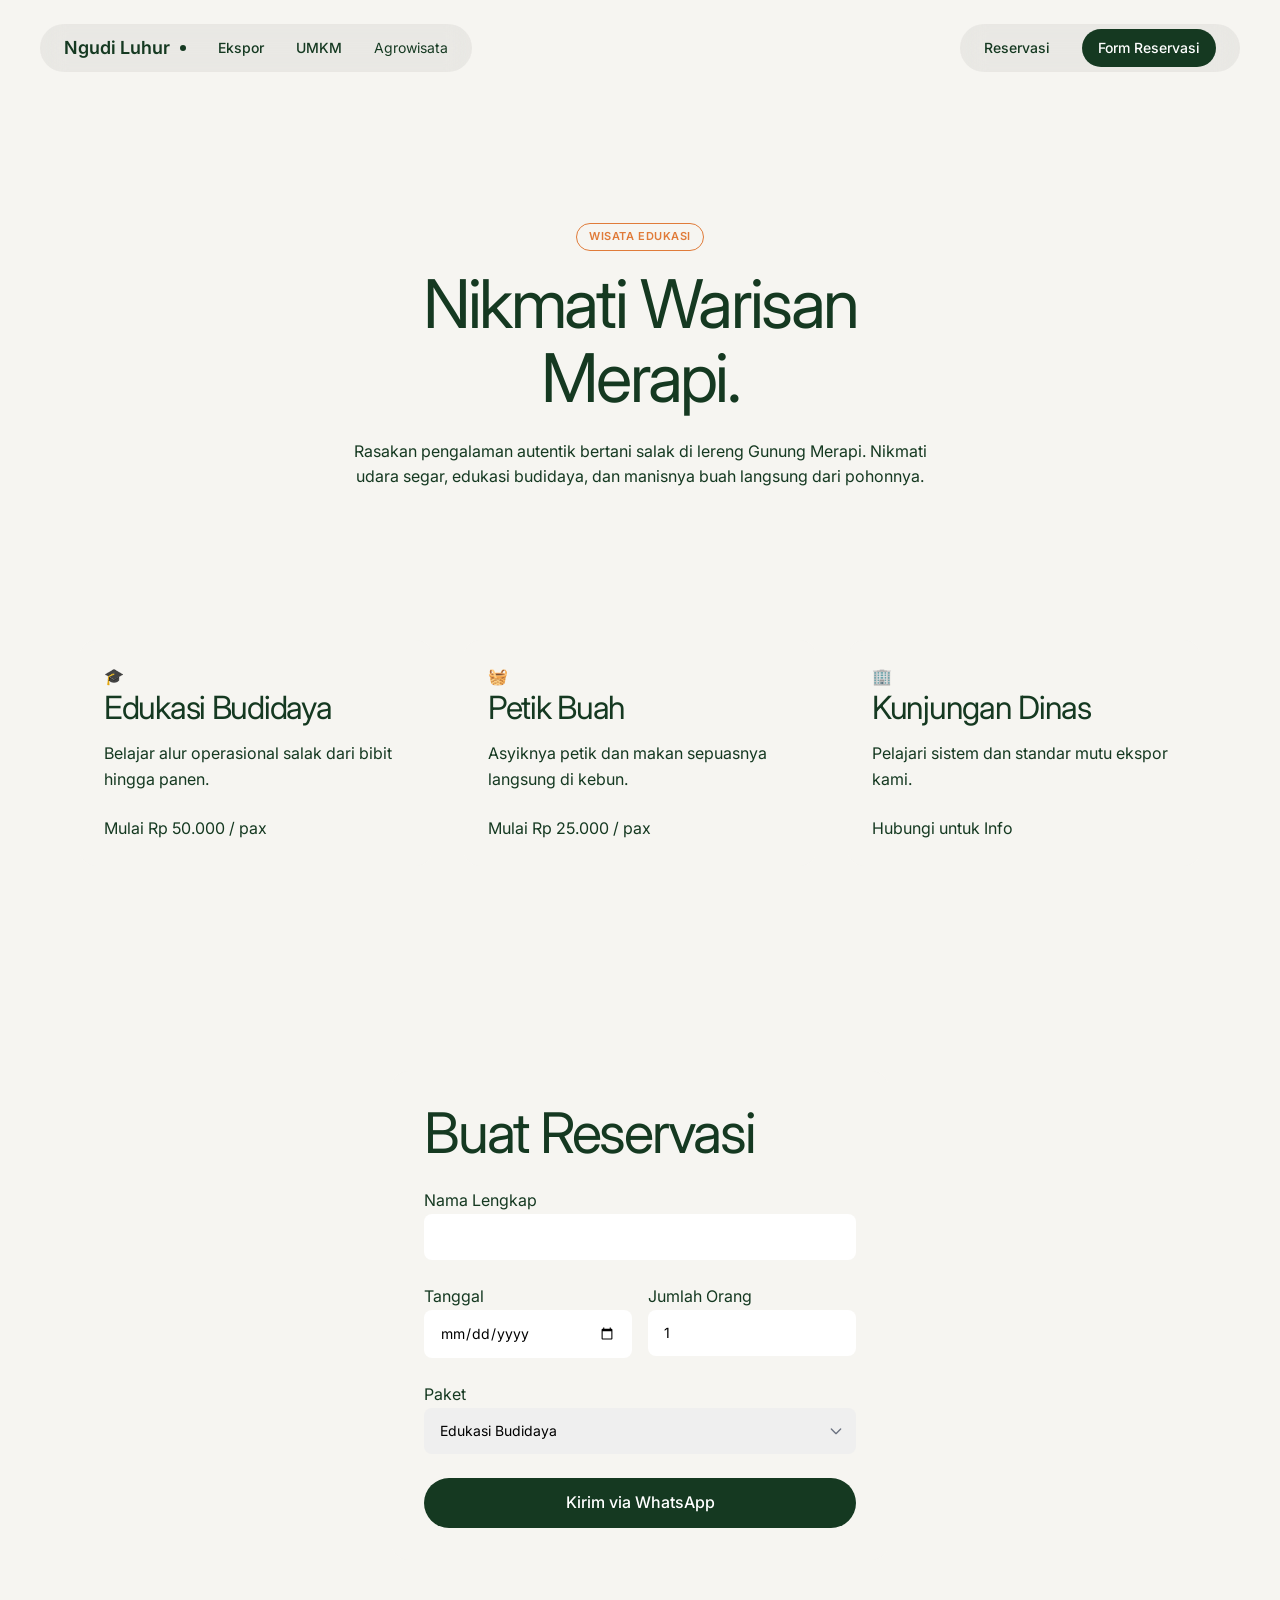
==== agrowisata.html @ b39f25a4 "first commit" ====
<!DOCTYPE html>
<html lang="id">
<head>
    <meta charset="UTF-8">
    <meta name="viewport" content="width=device-width, initial-scale=1.0">
    <title>Agrowisata — Gapoktan Ngudi Luhur</title>
    
    <!-- Google Fonts -->
    <link rel="preconnect" href="https://fonts.googleapis.com">
    <link rel="preconnect" href="https://fonts.gstatic.com" crossorigin>
    <link href="https://fonts.googleapis.com/css2?family=Inter:wght@400;500;600&display=swap" rel="stylesheet">
    
    <!-- Font Awesome -->
    <link rel="stylesheet" href="https://cdnjs.cloudflare.com/ajax/libs/font-awesome/6.5.1/css/all.min.css">

    <!-- CSS Stack -->
    <link rel="stylesheet" href="css/tokens.css">
    <link rel="stylesheet" href="css/reset.css">
    <link rel="stylesheet" href="css/global.css">
    <link rel="stylesheet" href="css/components/navbar.css">
    <link rel="stylesheet" href="css/components/footer.css">
    <link rel="stylesheet" href="css/components/ui.css">
    <link rel="stylesheet" href="css/pages/agrowisata.css">
</head>
<body class="bg-light">

    <!-- [S0] HEADER / NAVBAR -->
    <header class="header dark-mode" id="navbar">
        <div class="nav-container">
            <div class="nav-pill nav-pill-left">
                <a href="/" class="logo">
                    <span style="font-weight: 600;">Ngudi Luhur</span>
                    <span style="display:inline-block; width: 6px; height: 6px; background:currentColor; border-radius:50%; margin-left:2px;"></span>
                </a>
                
                <nav class="nav-list ms-8">
                    <a href="ekspor.html" class="nav-link">Ekspor</a>
                    <a href="umkm.html" class="nav-link">UMKM</a>
                    <a href="agrowisata.html" class="nav-link active">Agrowisata</a>
                </nav>
            </div>

            <div class="nav-pill nav-pill-right hidden-mobile">
                <span class="nav-cta-text">Reservasi</span>
                <a href="#booking" class="nav-btn">Form Reservasi</a>
            </div>
            
            <button class="menu-toggle" id="hamburger" aria-label="Buka Menu">
                <span></span>
                <span></span>
            </button>
        </div>
    </header>

    <main style="padding-top: 120px;">
        <section class="section text-center max-w-xl mx-auto fade-up">
            <span class="label-pill">WISATA EDUKASI</span>
            <h1 class="text-5xl mb-6">Nikmati Warisan Merapi.</h1>
            <p class="text-content mb-12">Rasakan pengalaman autentik bertani salak di lereng Gunung Merapi. Nikmati udara segar, edukasi budidaya, dan manisnya buah langsung dari pohonnya.</p>
        </section>

        <!-- [A2] PAKET WISATA -->
        <section class="section bg-light" style="padding-top: 0;">
            <div class="container grid grid-3 gap-8">
                <!-- Edukasi -->
                <div class="card solid fade-up">
                    <div class="card-body">
                        <span class="text-2xl mb-4 block">🎓</span>
                        <h3 class="mb-4 text-xl">Edukasi Budidaya</h3>
                        <p class="text-sm text-content mb-6">Belajar alur operasional salak dari bibit hingga panen.</p>
                        <span class="text-xs font-semibold uppercase tracking-widest text-opacity-80">Mulai Rp 50.000 / pax</span>
                    </div>
                </div>

                <!-- Wisata Petik -->
                <div class="card solid fade-up delay-100">
                    <div class="card-body">
                        <span class="text-2xl mb-4 block">🧺</span>
                        <h3 class="mb-4 text-xl">Petik Buah</h3>
                        <p class="text-sm text-content mb-6">Asyiknya petik dan makan sepuasnya langsung di kebun.</p>
                        <span class="text-xs font-semibold uppercase tracking-widest text-opacity-80">Mulai Rp 25.000 / pax</span>
                    </div>
                </div>

                <!-- Studi Banding -->
                <div class="card solid fade-up delay-200">
                    <div class="card-body">
                        <span class="text-2xl mb-4 block">🏢</span>
                        <h3 class="mb-4 text-xl">Kunjungan Dinas</h3>
                        <p class="text-sm text-content mb-6">Pelajari sistem dan standar mutu ekspor kami.</p>
                        <span class="text-xs font-semibold uppercase tracking-widest text-opacity-80">Hubungi untuk Info</span>
                    </div>
                </div>
            </div>
        </section>

        <!-- [A4] BOOKING FORM -->
        <section id="booking" class="section">
            <div class="container max-w-xl mx-auto fade-up">
                <div class="card solid" style="padding: 32px;">
                    <h2 class="text-2xl mb-6">Buat Reservasi</h2>
                    <form id="booking-form" class="grid gap-6">
                        <div>
                            <label class="block text-xs font-bold uppercase mb-2">Nama Lengkap</label>
                            <input type="text" name="name" class="form-input" required>
                        </div>
                        <div class="flex gap-4">
                            <div class="w-full">
                                <label class="block text-xs font-bold uppercase mb-2">Tanggal</label>
                                <input type="date" name="date" class="form-input" required>
                            </div>
                            <div class="w-full">
                                <label class="block text-xs font-bold uppercase mb-2">Jumlah Orang</label>
                                <input type="number" name="pax" class="form-input" min="1" value="1" required>
                            </div>
                        </div>
                        <div>
                            <label class="block text-xs font-bold uppercase mb-2">Paket</label>
                            <select name="package" class="form-input" required>
                                <option value="Edukasi">Edukasi Budidaya</option>
                                <option value="Petik Buah">Wisata Petik Buah</option>
                                <option value="Studi Banding">Studi Banding / Kunjungan Dinas</option>
                            </select>
                        </div>
                        <button type="submit" class="btn btn-primary w-full mt-4">Kirim via WhatsApp</button>
                    </form>
                </div>
            </div>
        </section>
    </main>

    <!-- JS Stack -->
    <script src="js/main.js"></script>
    <script src="js/booking.js"></script>
</body>
</html>
---- css/tokens.css ----
:root {
  /* ─── Seed.com Color Palette ───────────────────────── */
  --seed-bg-light   : #f6f5f1; /* The soft off-white background */
  --seed-bg-dark    : #153921; /* The intense dark green background */
  --seed-bg-dark-elevated: #1e4a2c; /* Slightly lighter flat green */
  
  --seed-text-dark  : #153921;
  --seed-text-light : #ffffff;
  
  --seed-primary    : #153921;
  --seed-secondary  : #f6f5f1;

  /* ─── Ngudi Luhur Accents ──────────────────────────── */
  --orange-salak    : #E07B39; /* Keeping but using sparingly */
  
  /* ─── Background ───────────────────────────────────── */
  --bg-page         : var(--seed-bg-light);
  --bg-white        : #ffffff;
  --bg-dark         : var(--seed-bg-dark);

  /* ─── Typography (Strictly Sans-Serif) ─────────────── */
  --font-sans     : 'Inter', system-ui, -apple-system, BlinkMacSystemFont, "Segoe UI", Roboto, "Helvetica Neue", Arial, sans-serif;
  
  --font-display    : var(--font-sans);
  --font-body       : var(--font-sans);

  --text-xs         : 0.75rem;    /* 12px */
  --text-sm         : 0.875rem;   /* 14px */
  --text-base       : 1rem;       /* 16px */
  --text-lg         : 1.125rem;   /* 18px */
  --text-xl         : 1.25rem;    /* 20px */
  --text-2xl        : 1.5rem;     /* 24px */
  --text-3xl        : 2rem;       /* 32px */
  --text-4xl        : 2.5rem;     /* 40px */
  --text-5xl        : 3.5rem;     /* 56px */
  --text-6xl        : clamp(2.5rem, 6vw, 4.2rem); /* Large Hero Titles */

  --leading-tight   : 1.1;
  --leading-normal  : 1.6;
  --tracking-tight  : -0.04em;  /* Tighter tracking for elegance */
  --tracking-wide   : 0.05em;

  --weight-regular  : 400;
  --weight-medium   : 500;
  --weight-semibold : 600;

  /* ─── Spacing ──────────────────────────────────────── */
  --sp-1   : 0.25rem;
  --sp-2   : 0.5rem;
  --sp-3   : 0.75rem;
  --sp-4   : 1rem;
  --sp-6   : 1.5rem;
  --sp-8   : 2rem;
  --sp-10  : 2.5rem;
  --sp-12  : 3rem;
  --sp-16  : 4rem;
  --sp-24  : 6rem;
  --sp-32  : 8rem;

  --container-max   : 1200px;
  --section-py      : clamp(4rem, 8vw, 8rem);
  --section-px      : clamp(1rem, 5vw, 2.5rem);

  /* ─── Border Radius ────────────────────────────────── */
  --radius-sm       : 8px;
  --radius-md       : 16px;
  --radius-lg       : 40px; /* Big rounded corners observed */
  --radius-pill     : 9999px; /* For buttons and navbar */

  /* ─── Transitions ──────────────────────────────────── */
  --transition-fast : 150ms ease;
  --transition-base : 300ms ease;
}
---- css/global.css ----
/* ─── Global Styles (Seed.com Perfect Match) ─────────── */

body {
  font-family: var(--font-body);
  color: var(--seed-text-dark);
  background-color: var(--bg-page);
  overflow-x: hidden;
  -webkit-font-smoothing: antialiased;
}

/* ─── Typography ─────────────────────────────────────── */

h1, h2, h3, h4, .font-display {
  font-family: var(--font-display);
  line-height: var(--leading-tight);
  color: var(--seed-text-dark);
  font-weight: 400;
  letter-spacing: var(--tracking-tight);
}

.text-content {
  color: var(--seed-text-dark);
  line-height: var(--leading-normal);
  font-weight: var(--weight-regular);
}

h1 { font-size: var(--text-6xl); }
h2 { font-size: var(--text-5xl); }
h3 { font-size: var(--text-3xl); }
h4 { font-size: var(--text-xl); }

/* ─── Layout ─────────────────────────────────────────── */

.container {
  width: 100%;
  max-width: var(--container-max);
  margin-left: auto;
  margin-right: auto;
  padding-left: var(--section-px);
  padding-right: var(--section-px);
}

.section {
  padding-top: var(--section-py);
  padding-bottom: var(--section-py);
}

.grid {
  display: grid;
  gap: var(--sp-6);
}

@media (min-width: 768px) {
  .grid-2 { grid-template-columns: repeat(2, 1fr); }
  .grid-3 { grid-template-columns: repeat(3, 1fr); }
  .grid-4 { grid-template-columns: repeat(4, 1fr); }
}

/* ─── Utility Classes ────────────────────────────────── */

.text-center { text-align: center; }
.mx-auto { margin-left: auto; margin-right: auto; }

.bg-light { background-color: var(--seed-bg-light); color: var(--seed-text-dark); }
.bg-dark { background-color: var(--seed-bg-dark); color: var(--seed-text-light); }
.bg-dark h1, .bg-dark h2, .bg-dark h3, .bg-dark h4, .bg-dark p, .bg-dark .text-content {
    color: var(--seed-text-light);
}

.text-salak { color: var(--orange-salak); }

.flex { display: flex; }
.items-center { align-items: center; }
.justify-between { justify-content: space-between; }
.flex-column { flex-direction: column; }
.justify-center { justify-content: center; }

.gap-4 { gap: var(--sp-4); }
.gap-8 { gap: var(--sp-8); }

/* ─── Helpers ───────────────────────────────────────── */
.mb-2 { margin-bottom: var(--sp-2); }
.mb-4 { margin-bottom: var(--sp-4); }
.mb-6 { margin-bottom: var(--sp-6); }
.mb-8 { margin-bottom: var(--sp-8); }
.mb-12 { margin-bottom: var(--sp-12); }
.mb-16 { margin-bottom: var(--sp-16); }
.mt-16 { margin-top: var(--sp-16); }
.mx-4 { margin-left: var(--sp-4); margin-right: var(--sp-4); }

.w-full { width: 100%; }
.max-w-xl { max-width: 36rem; }
.hidden-mobile { display: none; }

@media (min-width: 1024px) {
    .hidden-mobile { display: flex; }
}

/* ─── Scroll Animations ───────────────────────────────── */

.fade-up {
  opacity: 0;
  transform: translateY(30px);
  transition: opacity var(--transition-slow), transform var(--transition-slow);
}

.fade-up.visible {
  opacity: 1;
  transform: translateY(0);
}

.delay-100 { transition-delay: 100ms; }
.delay-200 { transition-delay: 200ms; }
.delay-300 { transition-delay: 300ms; }
---- css/components/navbar.css ----
/* ─── Navbar (Seed Perfect Match) ────────────────────── */

.header {
  position: fixed;
  top: 0;
  left: 0;
  width: 100%;
  z-index: 1000;
  padding: var(--sp-6) var(--section-px);
  pointer-events: none; /* Let clicks pass through the empty space */
}

.nav-container {
  display: flex;
  align-items: center;
  justify-content: space-between;
  width: 100%;
  max-width: none;
  padding: 0;
}

/* Floating Pill Shape */
.nav-pill {
  pointer-events: auto;
  background: rgba(180, 180, 180, 0.4);
  backdrop-filter: blur(12px);
  -webkit-backdrop-filter: blur(12px);
  border-radius: var(--radius-pill);
  display: flex;
  align-items: center;
  height: 48px;
  padding: 0 var(--sp-6);
}

.nav-pill-left {
  gap: var(--sp-8);
}

.nav-pill-right {
  gap: var(--sp-4);
}

/* Logo */
.logo {
  font-family: var(--font-sans);
  font-size: var(--text-lg);
  font-weight: var(--weight-semibold);
  color: var(--seed-text-light); /* White text in the pill */
  display: flex;
  align-items: center;
  gap: var(--sp-2);
}

/* Navigation Links */
.nav-list {
  display: none; /* Hidden on mobile */
  gap: var(--sp-8);
}

@media (min-width: 1024px) {
  .nav-list {
    display: flex;
  }
}

.nav-link {
  font-family: var(--font-sans);
  font-size: var(--text-sm);
  font-weight: var(--weight-medium);
  color: var(--seed-text-light);
  transition: opacity var(--transition-fast);
}

.nav-link:hover {
  opacity: 0.7;
}

/* Active State (Seed style might bold it or use a dot, let's keep it clean) */
.nav-link.active {
  font-weight: var(--weight-bold);
}

/* CTA Button in Navbar */
.nav-cta-text {
  font-family: var(--font-sans);
  font-size: var(--text-sm);
  font-weight: var(--weight-medium);
  color: var(--seed-text-light);
  margin-right: var(--sp-4);
}

.nav-btn {
  background: var(--bg-white);
  color: var(--seed-text-dark);
  padding: 8px 16px;
  border-radius: var(--radius-pill);
  font-size: var(--text-sm);
  font-weight: var(--weight-medium);
  transition: transform var(--transition-fast), background var(--transition-fast);
}

.nav-btn:hover {
  transform: scale(1.02);
}

/* Mobile Menu Toggle */
.menu-toggle {
  pointer-events: auto;
  display: flex;
  flex-direction: column;
  gap: 5px;
  z-index: 1001;
  background: rgba(180, 180, 180, 0.4);
  backdrop-filter: blur(12px);
  border-radius: 50%;
  width: 48px;
  height: 48px;
  align-items: center;
  justify-content: center;
}

.menu-toggle span {
  display: block;
  width: 20px;
  height: 2px;
  background: var(--seed-text-light);
}

@media (min-width: 1024px) {
  .menu-toggle {
    display: none;
  }
}

/* Dark Mode Override for Subpages where background might be light */
.header.dark-mode .nav-pill,
.header.dark-mode .menu-toggle {
    background: rgba(0, 0, 0, 0.05); /* very light shadow/glass */
}
.header.dark-mode .logo,
.header.dark-mode .nav-link,
.header.dark-mode .nav-cta-text {
    color: var(--seed-text-dark);
}
.header.dark-mode .menu-toggle span {
    background: var(--seed-text-dark);
}
.header.dark-mode .nav-btn {
    background: var(--seed-text-dark);
    color: var(--seed-text-light);
}
---- css/components/footer.css ----
/* ─── Footer (Seed-Inspired) ─────────────────────────── */

.footer {
  background-color: var(--bg-dark);
  color: var(--text-white);
  padding: var(--sp-20) 0 var(--sp-10);
  font-family: var(--font-body);
}

.footer-grid {
  display: grid;
  gap: var(--sp-12);
}

@media (min-width: 768px) {
  .footer-grid {
    grid-template-columns: 1.5fr 1fr 1fr 1.5fr;
  }
}

.footer-brand .logo {
  color: white;
  margin-bottom: var(--sp-4);
  font-size: var(--text-2xl);
}

.footer-desc {
  color: var(--text-white-muted);
  font-size: var(--text-sm);
  line-height: var(--leading-loose);
  max-width: 300px;
}

.footer-title {
  font-family: var(--font-body); /* Footers usually use clean sans for titles in this style */
  font-size: var(--text-xs);
  font-weight: var(--weight-bold);
  text-transform: uppercase;
  letter-spacing: 0.15em;
  margin-bottom: var(--sp-6);
  color: white;
}

.footer-links {
  display: flex;
  flex-direction: column;
  gap: var(--sp-3);
}

.footer-link {
  color: var(--text-white-muted);
  font-size: var(--text-sm);
  transition: color var(--transition-fast);
}

.footer-link:hover {
  color: white;
}

.footer-contact-item {
  display: flex;
  gap: var(--sp-3);
  margin-bottom: var(--sp-4);
}

.footer-contact-icon {
  flex-shrink: 0;
  width: 20px;
  color: var(--green-light);
}

.footer-contact-text {
  font-size: var(--text-sm);
  color: var(--text-white-muted);
}

.footer-bottom {
  margin-top: var(--sp-20);
  padding-top: var(--sp-8);
  border-top: 1px solid rgba(255, 255, 255, 0.1);
  display: flex;
  flex-direction: column;
  gap: var(--sp-4);
  align-items: center;
  justify-content: space-between;
}

@media (min-width: 768px) {
  .footer-bottom {
    flex-direction: row;
  }
}

.copyright {
  font-size: var(--text-xs);
  color: var(--text-white-muted);
}

.footer-legal {
  display: flex;
  gap: var(--sp-6);
}

.footer-legal-link {
  font-size: var(--text-xs);
  color: var(--text-white-muted);
}
/* ─── Partners Section ─────────────────────────────── */
.footer-partners {
  margin-top: var(--sp-8);
  display: flex;
  align-items: center;
  gap: var(--sp-6);
}

.footer-partner-logo {
  height: 30px;
  opacity: 0.8;
  filter: brightness(0) invert(1);
}
---- css/components/ui.css ----
/* ─── Base UI Components (Seed Perfect Match) ────────── */

/* ─── Buttons ────────────────────────────────────────── */

.btn {
  display: inline-flex;
  align-items: center;
  justify-content: center;
  padding: 12px 24px;
  border-radius: var(--radius-pill);
  font-family: var(--font-sans);
  font-size: var(--text-base);
  font-weight: var(--weight-medium);
  transition: all var(--transition-base);
  cursor: pointer;
  text-decoration: none;
}

.btn-primary {
  background-color: var(--seed-primary);
  color: var(--seed-text-light);
}

.btn-primary:hover {
  transform: scale(1.02);
}

.btn-salak {
  background-color: var(--orange-salak);
  color: #fff;
}

.btn-salak:hover {
  background-color: #c96b30; /* slightly darker salak */
  transform: scale(1.02);
}


.btn-outline {
  background-color: transparent;
  color: var(--seed-text-dark);
  border: 1px solid var(--seed-text-dark);
}

.btn-outline:hover {
  background-color: var(--seed-text-dark);
  color: var(--seed-text-light);
}

.btn-link {
  padding: 0;
  border-radius: 0;
  background: transparent;
  color: var(--seed-text-dark);
  border-bottom: 1px solid currentColor;
  font-weight: var(--weight-medium);
}

.btn-link:hover {
  opacity: 0.7;
}

.btn-link-white {
    color: var(--seed-text-light);
}

/* ─── Tiny Outline Labels (Seed style) ───────────────── */

.label-pill {
  display: inline-block;
  padding: 4px 12px;
  border-radius: var(--radius-pill);
  font-family: var(--font-sans);
  font-size: 11px;
  font-weight: var(--weight-semibold);
  border: 1px solid var(--orange-salak);    
  letter-spacing: var(--tracking-wide);
  color: var(--orange-salak);
  margin-bottom: var(--sp-4);
}

.label-pill.white {
    color: var(--seed-text-light);
}

/* ─── Cards (Seed's Product Card Style) ──────────────── */

.card {
  background-color: transparent;
  border-radius: var(--radius-md);
  overflow: hidden;
  transition: background var(--transition-base), transform var(--transition-base);
  padding: var(--sp-6);
  border: 1px solid rgba(0,0,0,0.05); /* very light border */
}

.card.solid {
    background-color: var(--seed-bg-light); /* off white */
    border: none;
}

.card.dark {
    background-color: var(--seed-bg-dark-elevated);
    border: none;
    color: var(--seed-text-light);
    box-shadow: none; /* explicitly remove shadow for authentic flat seed look */
}

.card:hover {
  background-color: rgba(0,0,0,0.02);
  transform: translateY(-2px);
}

.card.solid:hover {
    background-color: #f0efe9; /* slightly darker off white */
}

.card.dark:hover {
    background-color: rgba(255,255,255, 0.08);
}

.card-image-wrap {
  aspect-ratio: 1 / 1; /* square for products */
  overflow: hidden;
  display: flex;
  justify-content: center;
  align-items: center;
  border-radius: var(--radius-sm);
  margin-bottom: var(--sp-6);
}

.card-image-wrap img {
  width: 100%;
  height: 100%;
  object-fit: contain; /* Like product shots */
  transition: transform var(--transition-slow);
}

.card:hover .card-image-wrap img {
  transform: scale(1.05);
}

.card-body {
  padding: 0;
}
---- css/pages/agrowisata.css ----
/* ─── Agrowisata Page Specific Styles ────────────────── */

.subpage-hero {
  height: 60vh;
  min-height: 400px;
  display: flex;
  align-items: center;
  justify-content: center;
  color: white;
}

.form-input {
  width: 100%;
  padding: 12px 16px;
  border-radius: var(--radius-sm);
  border: 1px solid var(--border-light);
  font-family: var(--font-body);
  font-size: var(--text-sm);
  transition: border-color var(--transition-fast);
}

.form-input:focus {
  outline: none;
  border-color: var(--green-primary);
}

select.form-input {
  appearance: none;
  background-image: url("data:image/svg+xml,%3Csvg xmlns='http://www.w3.org/2000/svg' fill='none' viewBox='0 0 24 24' stroke='%236B7280'%3E%3Cpath stroke-linecap='round' stroke-linejoin='round' stroke-width='2' d='M19 9l-7 7-7-7'%3E%3C/path%3E%3C/svg%3E");
  background-repeat: no-repeat;
  background-position: right 12px center;
  background-size: 16px;
}

.map-wrap {
  position: relative;
  width: 100%;
  height: 450px;
}
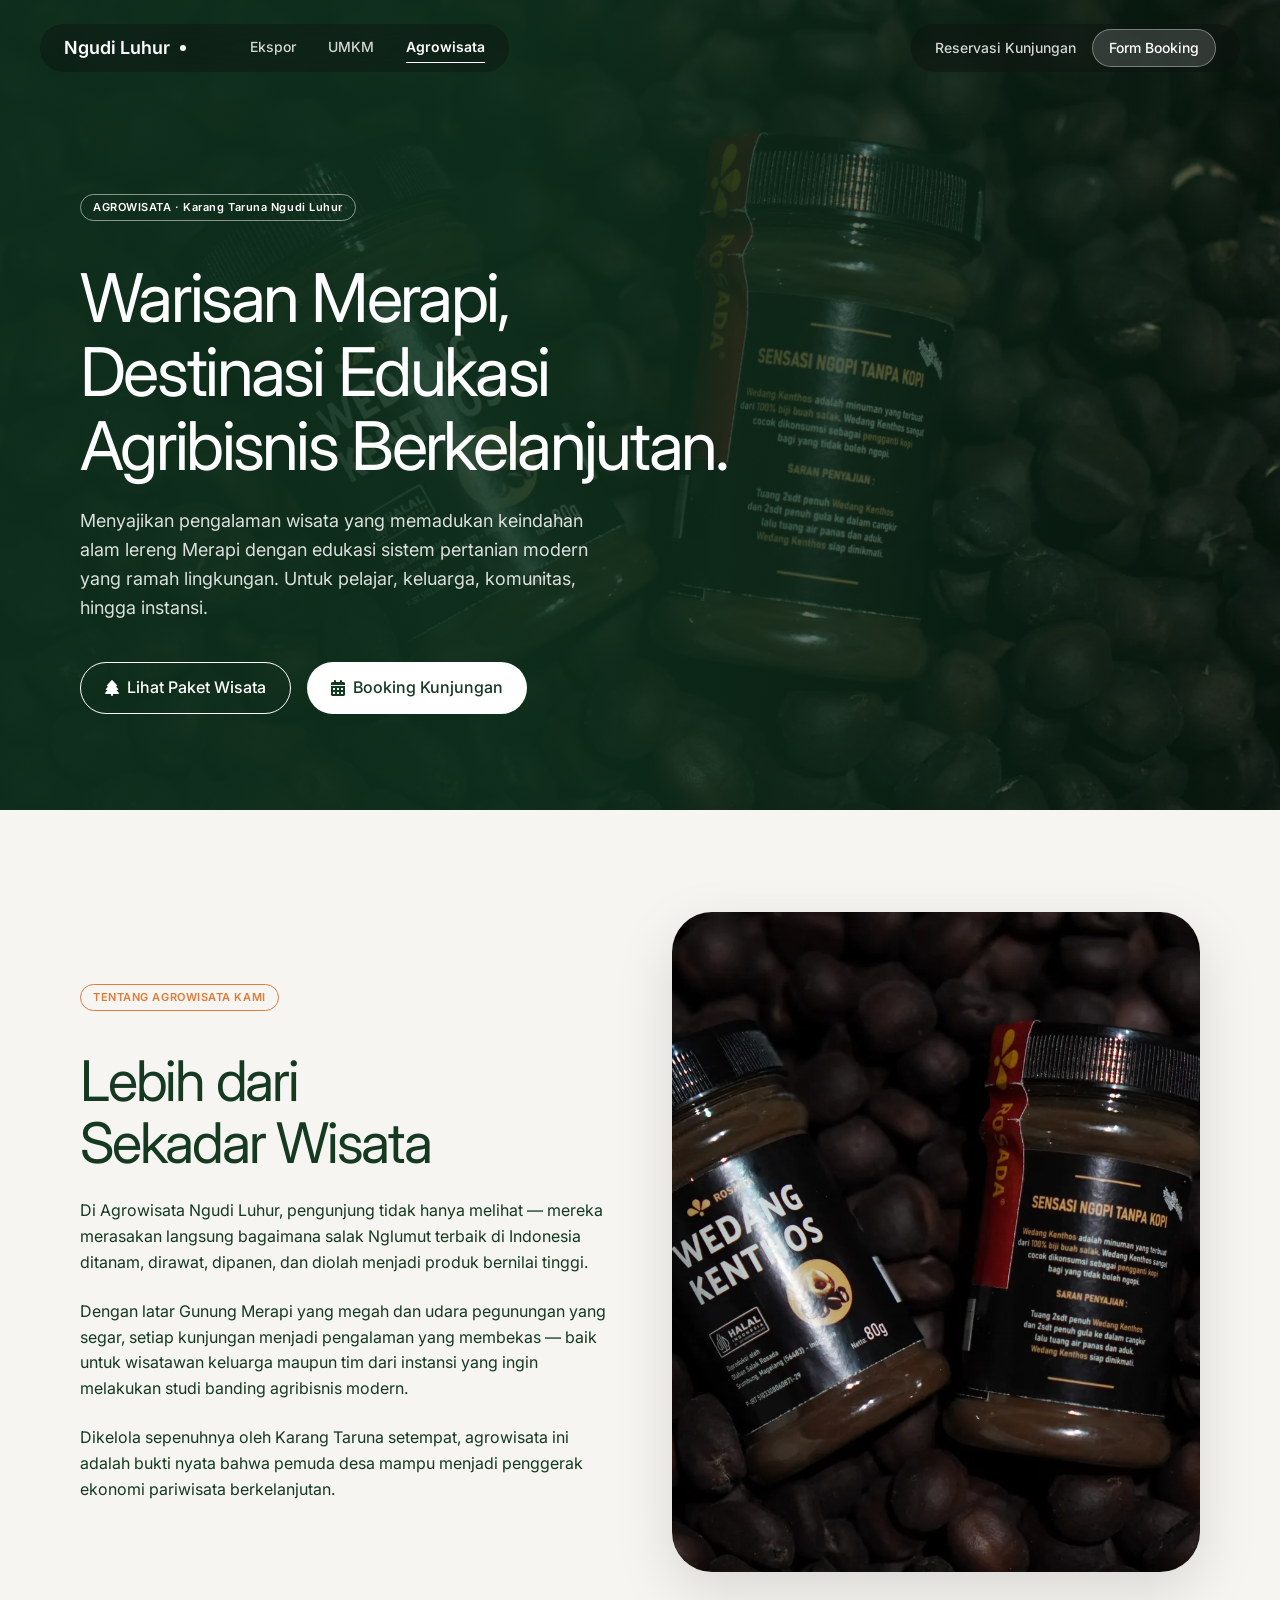
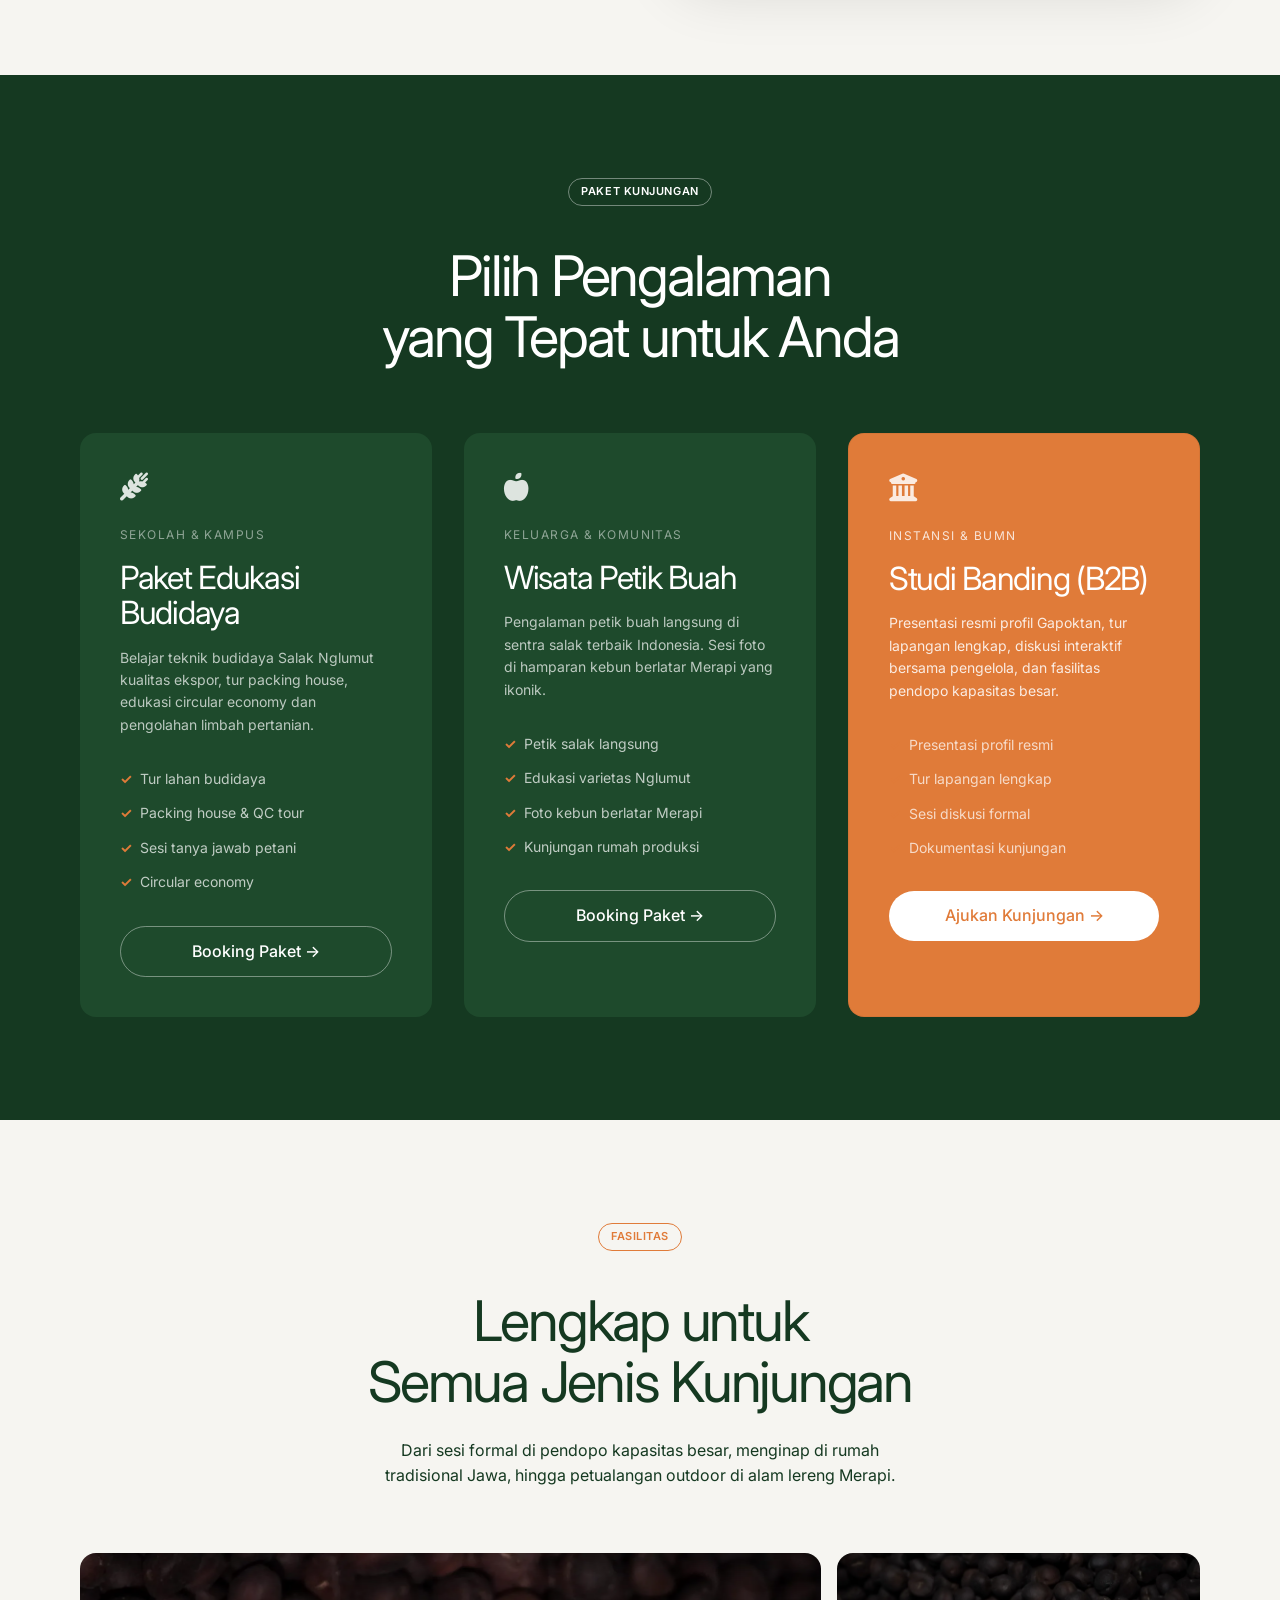
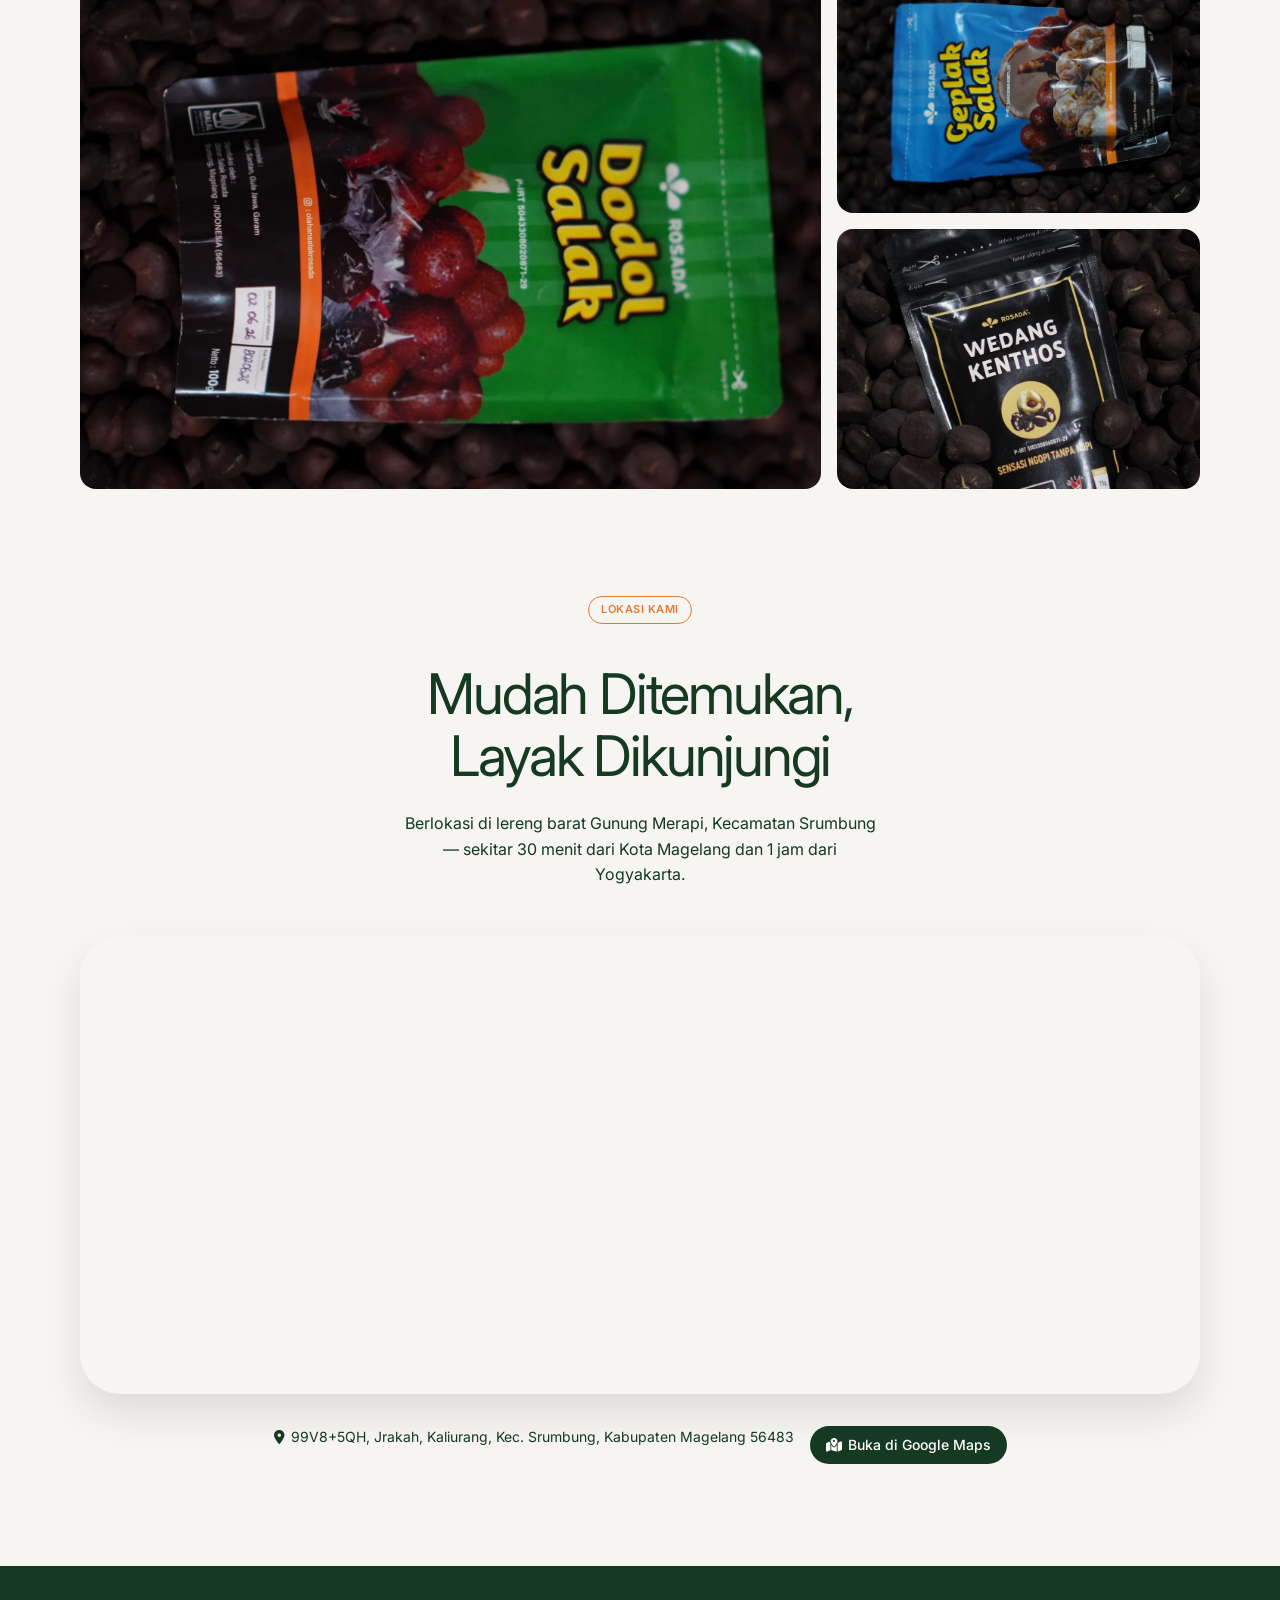
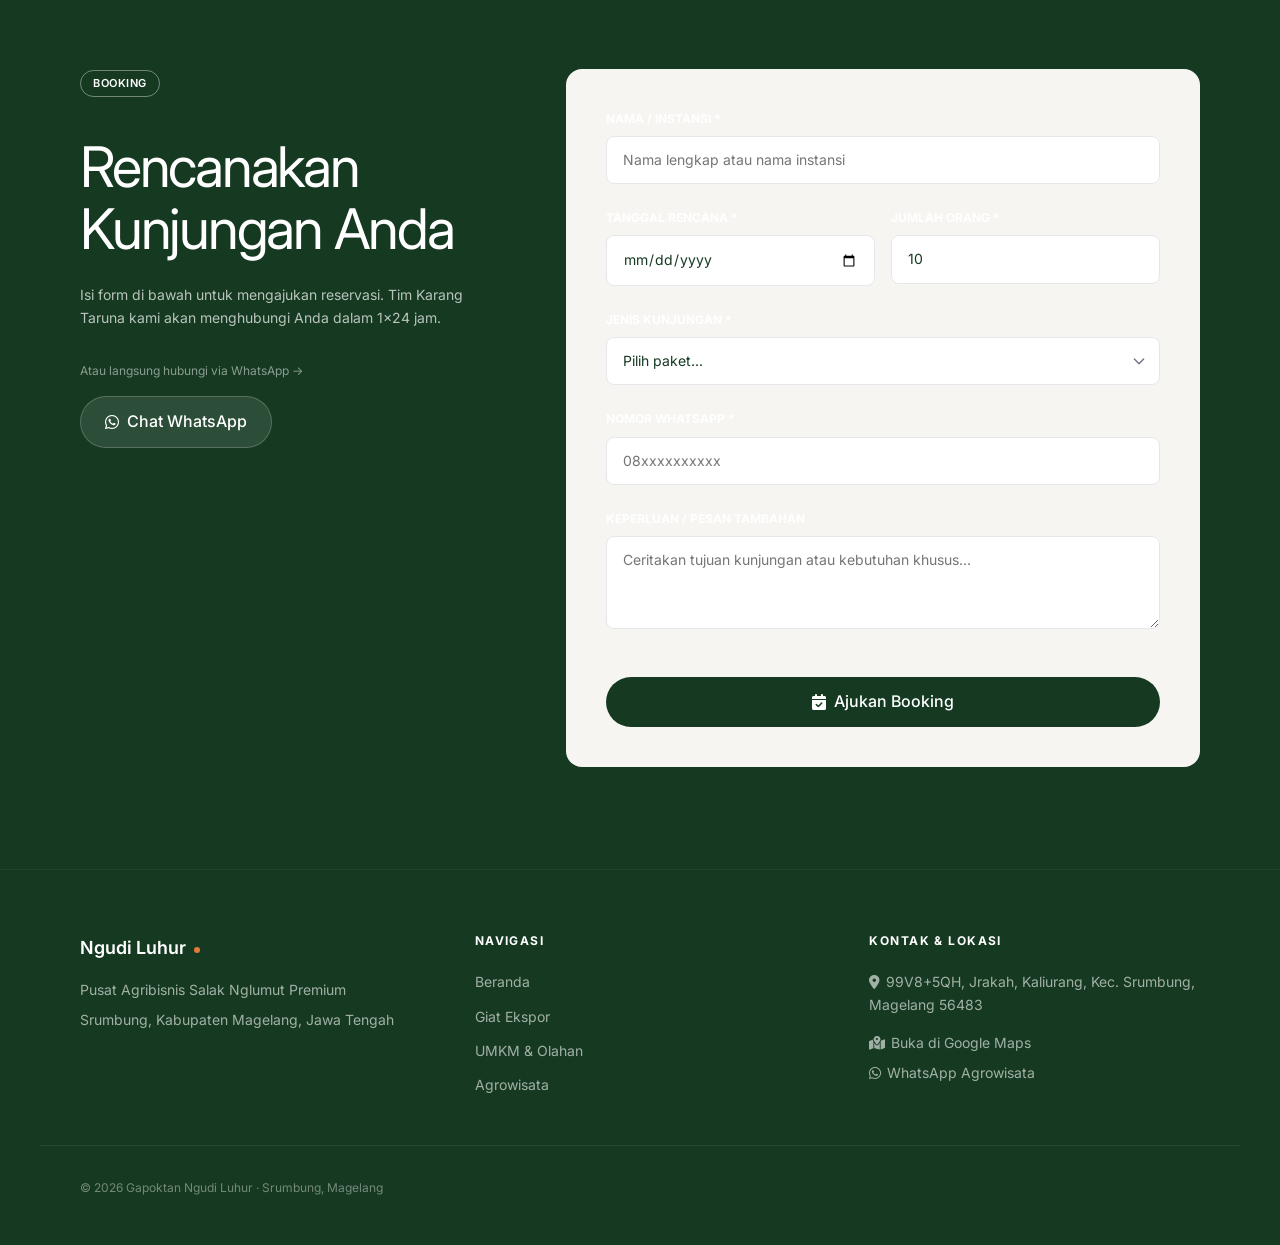
==== commit e556ece7: "fix ui" ====
--- a/agrowisata.html
+++ b/agrowisata.html
@@ -3,17 +3,14 @@
 <head>
     <meta charset="UTF-8">
     <meta name="viewport" content="width=device-width, initial-scale=1.0">
-    <title>Agrowisata — Gapoktan Ngudi Luhur</title>
-    
-    <!-- Google Fonts -->
+    <title>Agrowisata Srumbung Magelang — Wisata Edukasi & Petik Salak Lereng Merapi</title>
+    <meta name="description" content="Agrowisata edukatif di lereng Merapi, Srumbung, Magelang. Petik salak langsung, edukasi budidaya, camping, studi banding pertanian. Cocok untuk keluarga & instansi.">
+
     <link rel="preconnect" href="https://fonts.googleapis.com">
     <link rel="preconnect" href="https://fonts.gstatic.com" crossorigin>
     <link href="https://fonts.googleapis.com/css2?family=Inter:wght@400;500;600&display=swap" rel="stylesheet">
-    
-    <!-- Font Awesome -->
     <link rel="stylesheet" href="https://cdnjs.cloudflare.com/ajax/libs/font-awesome/6.5.1/css/all.min.css">
 
-    <!-- CSS Stack -->
     <link rel="stylesheet" href="css/tokens.css">
     <link rel="stylesheet" href="css/reset.css">
     <link rel="stylesheet" href="css/global.css">
@@ -24,113 +21,293 @@
 </head>
 <body class="bg-light">
 
-    <!-- [S0] HEADER / NAVBAR -->
-    <header class="header dark-mode" id="navbar">
+    <!-- [A0] NAVBAR -->
+    <header class="header" id="navbar">
         <div class="nav-container">
             <div class="nav-pill nav-pill-left">
-                <a href="/" class="logo">
+                <a href="index.html" class="logo">
                     <span style="font-weight: 600;">Ngudi Luhur</span>
                     <span style="display:inline-block; width: 6px; height: 6px; background:currentColor; border-radius:50%; margin-left:2px;"></span>
                 </a>
-                
                 <nav class="nav-list ms-8">
                     <a href="ekspor.html" class="nav-link">Ekspor</a>
                     <a href="umkm.html" class="nav-link">UMKM</a>
                     <a href="agrowisata.html" class="nav-link active">Agrowisata</a>
                 </nav>
             </div>
-
             <div class="nav-pill nav-pill-right hidden-mobile">
-                <span class="nav-cta-text">Reservasi</span>
-                <a href="#booking" class="nav-btn">Form Reservasi</a>
-            </div>
-            
-            <button class="menu-toggle" id="hamburger" aria-label="Buka Menu">
-                <span></span>
-                <span></span>
+                <span class="nav-cta-text">Reservasi Kunjungan</span>
+                <a href="#booking" class="nav-btn">Form Booking</a>
+            </div>
+            <button class="menu-toggle" id="hamburger" aria-label="Buka Menu" aria-expanded="false">
+                <span></span><span></span>
             </button>
         </div>
     </header>
 
-    <main style="padding-top: 120px;">
-        <section class="section text-center max-w-xl mx-auto fade-up">
-            <span class="label-pill">WISATA EDUKASI</span>
-            <h1 class="text-5xl mb-6">Nikmati Warisan Merapi.</h1>
-            <p class="text-content mb-12">Rasakan pengalaman autentik bertani salak di lereng Gunung Merapi. Nikmati udara segar, edukasi budidaya, dan manisnya buah langsung dari pohonnya.</p>
-        </section>
-
-        <!-- [A2] PAKET WISATA -->
-        <section class="section bg-light" style="padding-top: 0;">
-            <div class="container grid grid-3 gap-8">
-                <!-- Edukasi -->
-                <div class="card solid fade-up">
-                    <div class="card-body">
-                        <span class="text-2xl mb-4 block">🎓</span>
-                        <h3 class="mb-4 text-xl">Edukasi Budidaya</h3>
-                        <p class="text-sm text-content mb-6">Belajar alur operasional salak dari bibit hingga panen.</p>
-                        <span class="text-xs font-semibold uppercase tracking-widest text-opacity-80">Mulai Rp 50.000 / pax</span>
-                    </div>
-                </div>
-
-                <!-- Wisata Petik -->
-                <div class="card solid fade-up delay-100">
-                    <div class="card-body">
-                        <span class="text-2xl mb-4 block">🧺</span>
-                        <h3 class="mb-4 text-xl">Petik Buah</h3>
-                        <p class="text-sm text-content mb-6">Asyiknya petik dan makan sepuasnya langsung di kebun.</p>
-                        <span class="text-xs font-semibold uppercase tracking-widest text-opacity-80">Mulai Rp 25.000 / pax</span>
-                    </div>
-                </div>
-
-                <!-- Studi Banding -->
-                <div class="card solid fade-up delay-200">
-                    <div class="card-body">
-                        <span class="text-2xl mb-4 block">🏢</span>
-                        <h3 class="mb-4 text-xl">Kunjungan Dinas</h3>
-                        <p class="text-sm text-content mb-6">Pelajari sistem dan standar mutu ekspor kami.</p>
-                        <span class="text-xs font-semibold uppercase tracking-widest text-opacity-80">Hubungi untuk Info</span>
-                    </div>
-                </div>
-            </div>
-        </section>
-
-        <!-- [A4] BOOKING FORM -->
-        <section id="booking" class="section">
-            <div class="container max-w-xl mx-auto fade-up">
-                <div class="card solid" style="padding: 32px;">
-                    <h2 class="text-2xl mb-6">Buat Reservasi</h2>
-                    <form id="booking-form" class="grid gap-6">
-                        <div>
-                            <label class="block text-xs font-bold uppercase mb-2">Nama Lengkap</label>
-                            <input type="text" name="name" class="form-input" required>
-                        </div>
-                        <div class="flex gap-4">
-                            <div class="w-full">
-                                <label class="block text-xs font-bold uppercase mb-2">Tanggal</label>
-                                <input type="date" name="date" class="form-input" required>
-                            </div>
-                            <div class="w-full">
-                                <label class="block text-xs font-bold uppercase mb-2">Jumlah Orang</label>
-                                <input type="number" name="pax" class="form-input" min="1" value="1" required>
-                            </div>
-                        </div>
-                        <div>
-                            <label class="block text-xs font-bold uppercase mb-2">Paket</label>
-                            <select name="package" class="form-input" required>
-                                <option value="Edukasi">Edukasi Budidaya</option>
-                                <option value="Petik Buah">Wisata Petik Buah</option>
-                                <option value="Studi Banding">Studi Banding / Kunjungan Dinas</option>
-                            </select>
-                        </div>
-                        <button type="submit" class="btn btn-primary w-full mt-4">Kirim via WhatsApp</button>
-                    </form>
+    <!-- Mobile Menu -->
+    <div id="menu-overlay" class="menu-overlay"></div>
+    <nav id="mobile-menu" class="mobile-menu" aria-label="Navigasi mobile">
+        <a href="index.html" class="mobile-nav-link">Beranda</a>
+        <a href="ekspor.html" class="mobile-nav-link">Giat Ekspor</a>
+        <a href="umkm.html" class="mobile-nav-link">UMKM & Olahan</a>
+        <a href="agrowisata.html" class="mobile-nav-link active">Agrowisata</a>
+        <a href="#booking" class="mobile-nav-cta">Booking Kunjungan</a>
+    </nav>
+
+    <main>
+        <!-- [A1] HERO -->
+        <section class="agro-hero">
+            <div class="agro-hero-overlay"></div>
+            <div class="container agro-hero-content fade-up">
+                <span class="label-pill" style="border-color:rgba(255,255,255,0.5); color:#fff;">AGROWISATA · Karang Taruna Ngudi Luhur</span>
+                <h1 style="color:#fff; margin-top: var(--sp-6); margin-bottom: var(--sp-6);">Warisan Merapi,<br>Destinasi Edukasi<br>Agribisnis Berkelanjutan.</h1>
+                <p style="color:rgba(255,255,255,0.85); font-size: var(--text-lg); max-width:520px; margin-bottom: var(--sp-10); line-height: var(--leading-normal);">Menyajikan pengalaman wisata yang memadukan keindahan alam lereng Merapi dengan edukasi sistem pertanian modern yang ramah lingkungan. Untuk pelajar, keluarga, komunitas, hingga instansi.</p>
+                <div class="flex gap-4 flex-wrap">
+                    <a href="#paket" class="btn btn-outline" style="border-color:#fff; color:#fff;"><i class="fa-solid fa-tree" style="margin-right:8px;"></i>Lihat Paket Wisata</a>
+                    <a href="#booking" class="btn" style="background:#fff; color: var(--seed-text-dark);"><i class="fa-solid fa-calendar-days" style="margin-right:8px;"></i>Booking Kunjungan</a>
+                </div>
+            </div>
+        </section>
+
+        <!-- [A2] INTRO NARASI -->
+        <section class="section bg-light">
+            <div class="container grid grid-2 items-center gap-16">
+                <div class="fade-up delay-100" style="order:2;">
+                    <div style="border-radius: var(--radius-lg); overflow:hidden; box-shadow: 0 20px 60px rgba(0,0,0,0.12);">
+                        <img src="images/hero/DSC04999.webp" alt="Kebun salak Nglumut Ngudi Luhur berlatar Gunung Merapi Srumbung Magelang" style="width:100%; aspect-ratio:4/5; object-fit:cover;">
+                    </div>
+                </div>
+                <div class="fade-up" style="order:1;">
+                    <span class="label-pill">TENTANG AGROWISATA KAMI</span>
+                    <h2 class="text-5xl mt-6 mb-6">Lebih dari<br>Sekadar Wisata</h2>
+                    <p class="text-content mb-6">Di Agrowisata Ngudi Luhur, pengunjung tidak hanya melihat — mereka merasakan langsung bagaimana salak Nglumut terbaik di Indonesia ditanam, dirawat, dipanen, dan diolah menjadi produk bernilai tinggi.</p>
+                    <p class="text-content mb-6">Dengan latar Gunung Merapi yang megah dan udara pegunungan yang segar, setiap kunjungan menjadi pengalaman yang membekas — baik untuk wisatawan keluarga maupun tim dari instansi yang ingin melakukan studi banding agribisnis modern.</p>
+                    <p class="text-content">Dikelola sepenuhnya oleh Karang Taruna setempat, agrowisata ini adalah bukti nyata bahwa pemuda desa mampu menjadi penggerak ekonomi pariwisata berkelanjutan.</p>
+                </div>
+            </div>
+        </section>
+
+        <!-- [A3] PAKET WISATA -->
+        <section id="paket" class="section bg-dark">
+            <div class="container">
+                <div class="text-center mb-16 fade-up">
+                    <span class="label-pill" style="border-color:rgba(255,255,255,0.4); color:#fff;">PAKET KUNJUNGAN</span>
+                    <h2 style="color:#fff; margin-top: var(--sp-6);">Pilih Pengalaman<br>yang Tepat untuk Anda</h2>
+                </div>
+
+                <div class="grid grid-3 gap-8">
+                    <!-- Paket 1 -->
+                    <div class="card dark fade-up" style="padding: var(--sp-10);">
+                        <i class="fa-solid fa-wheat-awn" style="font-size:1.75rem; display:block; margin-bottom: var(--sp-6); color:rgba(255,255,255,0.85);"></i>
+                        <p class="uppercase tracking-widest text-xs mb-4" style="color:rgba(255,255,255,0.5);">Sekolah & Kampus</p>
+                        <h3 style="color:#fff; margin-bottom: var(--sp-4);">Paket Edukasi Budidaya</h3>
+                        <p style="color:rgba(255,255,255,0.7); font-size: var(--text-sm); line-height: var(--leading-normal); margin-bottom: var(--sp-8);">Belajar teknik budidaya Salak Nglumut kualitas ekspor, tur packing house, edukasi circular economy dan pengolahan limbah pertanian.</p>
+                        <ul class="agro-feature-list">
+                            <li>Tur lahan budidaya</li>
+                            <li>Packing house & QC tour</li>
+                            <li>Sesi tanya jawab petani</li>
+                            <li>Circular economy</li>
+                        </ul>
+                        <a href="#booking" class="btn btn-outline" style="border-color:rgba(255,255,255,0.4); color:#fff; margin-top: var(--sp-8); width:100%;">Booking Paket →</a>
+                    </div>
+
+                    <!-- Paket 2 -->
+                    <div class="card dark fade-up delay-100" style="padding: var(--sp-10);">
+                        <i class="fa-solid fa-apple-whole" style="font-size:1.75rem; display:block; margin-bottom: var(--sp-6); color:rgba(255,255,255,0.85);"></i>
+                        <p class="uppercase tracking-widest text-xs mb-4" style="color:rgba(255,255,255,0.5);">Keluarga & Komunitas</p>
+                        <h3 style="color:#fff; margin-bottom: var(--sp-4);">Wisata Petik Buah</h3>
+                        <p style="color:rgba(255,255,255,0.7); font-size: var(--text-sm); line-height: var(--leading-normal); margin-bottom: var(--sp-8);">Pengalaman petik buah langsung di sentra salak terbaik Indonesia. Sesi foto di hamparan kebun berlatar Merapi yang ikonik.</p>
+                        <ul class="agro-feature-list">
+                            <li>Petik salak langsung</li>
+                            <li>Edukasi varietas Nglumut</li>
+                            <li>Foto kebun berlatar Merapi</li>
+                            <li>Kunjungan rumah produksi</li>
+                        </ul>
+                        <a href="#booking" class="btn btn-outline" style="border-color:rgba(255,255,255,0.4); color:#fff; margin-top: var(--sp-8); width:100%;">Booking Paket →</a>
+                    </div>
+
+                    <!-- Paket 3 -->
+                    <div class="card fade-up delay-200" style="padding: var(--sp-10); background: var(--orange-salak);">
+                        <i class="fa-solid fa-building-columns" style="font-size:1.75rem; display:block; margin-bottom: var(--sp-6); color:rgba(255,255,255,0.85);"></i>
+                        <p class="uppercase tracking-widest text-xs mb-4" style="color:rgba(255,255,255,0.8);">Instansi & BUMN</p>
+                        <h3 style="color:#fff; margin-bottom: var(--sp-4);">Studi Banding (B2B)</h3>
+                        <p style="color:rgba(255,255,255,0.85); font-size: var(--text-sm); line-height: var(--leading-normal); margin-bottom: var(--sp-8);">Presentasi resmi profil Gapoktan, tur lapangan lengkap, diskusi interaktif bersama pengelola, dan fasilitas pendopo kapasitas besar.</p>
+                        <ul class="agro-feature-list" style="color:rgba(255,255,255,0.85);">
+                            <li>Presentasi profil resmi</li>
+                            <li>Tur lapangan lengkap</li>
+                            <li>Sesi diskusi formal</li>
+                            <li>Dokumentasi kunjungan</li>
+                        </ul>
+                        <a href="#booking" class="btn" style="background:#fff; color: var(--orange-salak); margin-top: var(--sp-8); width:100%;">Ajukan Kunjungan →</a>
+                    </div>
+                </div>
+            </div>
+        </section>
+
+        <!-- [A4] GALERI FASILITAS -->
+        <section class="section bg-light">
+            <div class="container">
+                <div class="text-center mb-16 fade-up">
+                    <span class="label-pill">FASILITAS</span>
+                    <h2 class="text-5xl mt-6">Lengkap untuk<br>Semua Jenis Kunjungan</h2>
+                    <p class="text-content mt-6" style="max-width:520px; margin-left:auto; margin-right:auto;">Dari sesi formal di pendopo kapasitas besar, menginap di rumah tradisional Jawa, hingga petualangan outdoor di alam lereng Merapi.</p>
+                </div>
+
+                <div class="agro-gallery fade-up">
+                    <div class="agro-gallery-item agro-gallery-large">
+                        <img src="images/hero/DSC05002.webp" alt="Pendopo fasilitas agrowisata Ngudi Luhur Srumbung Magelang lereng Merapi" loading="lazy">
+                        <div class="agro-gallery-caption">
+                            <p class="text-xs uppercase tracking-widest">Area Pertemuan</p>
+                            <p class="font-semibold mt-1">Pendopo 1–4 · Kapasitas Besar</p>
+                        </div>
+                    </div>
+                    <div class="agro-gallery-item">
+                        <img src="images/hero/DSC05001.webp" alt="Lahan budidaya salak Nglumut Ngudi Luhur untuk wisata petik buah" loading="lazy">
+                        <div class="agro-gallery-caption">
+                            <p class="text-xs uppercase tracking-widest">Area Produksi</p>
+                            <p class="font-semibold mt-1">Lahan Budidaya & Petik Buah</p>
+                        </div>
+                    </div>
+                    <div class="agro-gallery-item">
+                        <img src="images/hero/DSC04986.webp" alt="Rumah tradisional Jawa edustay agrowisata Ngudi Luhur" loading="lazy">
+                        <div class="agro-gallery-caption">
+                            <p class="text-xs uppercase tracking-widest">Area Budaya</p>
+                            <p class="font-semibold mt-1">Rumah Tradisional (Edustay)</p>
+                        </div>
+                    </div>
+                    <div class="agro-gallery-item">
+                        <img src="images/hero/DSC04975.webp" alt="Area outdoor kolam outbound dan susur sungai agrowisata Ngudi Luhur" loading="lazy">
+                        <div class="agro-gallery-caption">
+                            <p class="text-xs uppercase tracking-widest">Area Outdoor</p>
+                            <p class="font-semibold mt-1">Kolam Outbound · Susur Sungai</p>
+                        </div>
+                    </div>
+                    <div class="agro-gallery-item">
+                        <img src="images/hero/DSC04983.webp" alt="Sabo dam spot foto camping ground agrowisata Srumbung Magelang" loading="lazy">
+                        <div class="agro-gallery-caption">
+                            <p class="text-xs uppercase tracking-widest">Spot Foto</p>
+                            <p class="font-semibold mt-1">Waduk & Sabo Dam · Camping Ground</p>
+                        </div>
+                    </div>
+                </div>
+            </div>
+        </section>
+
+        <!-- [A5] PETA & RUTE -->
+        <section class="section bg-light" style="padding-top:0;">
+            <div class="container">
+                <div class="text-center mb-12 fade-up">
+                    <span class="label-pill">LOKASI KAMI</span>
+                    <h2 class="text-5xl mt-6">Mudah Ditemukan,<br>Layak Dikunjungi</h2>
+                    <p class="text-content mt-6" style="max-width:480px; margin-left:auto; margin-right:auto;">Berlokasi di lereng barat Gunung Merapi, Kecamatan Srumbung — sekitar 30 menit dari Kota Magelang dan 1 jam dari Yogyakarta.</p>
+                </div>
+                <div class="fade-up" style="border-radius: var(--radius-lg); overflow:hidden; box-shadow: 0 20px 40px rgba(0,0,0,0.1);">
+                    <iframe
+                        src="https://www.google.com/maps/embed?pb=!1m18!1m12!1m3!1d3957.912!2d110.3596!3d-7.6065!2m3!1f0!2f0!3f0!3m2!1i1024!2i768!4f13.1!3m3!1m2!1s0x2e7a9e2d15bbf8e1%3A0x0!2zNsKwMzYnMjMuNCJTIDExMMKwMjEnMzQuNiJF!5e0!3m2!1sid!2sid!4v1700000000001"
+                        width="100%"
+                        height="450"
+                        style="border:0;"
+                        allowfullscreen=""
+                        loading="lazy"
+                        referrerpolicy="no-referrer-when-downgrade"
+                        title="Lokasi Gapoktan Ngudi Luhur, Srumbung, Magelang">
+                    </iframe>
+                </div>
+                <div class="flex justify-center mt-8 gap-4 flex-wrap fade-up">
+                    <div class="text-content text-sm"><i class="fa-solid fa-location-dot" style="margin-right:6px;"></i>99V8+5QH, Jrakah, Kaliurang, Kec. Srumbung, Kabupaten Magelang 56483</div>
+                    <a href="https://maps.app.goo.gl/XdoRZrutTGQzJPHN9" class="btn btn-primary btn-sm" target="_blank" rel="noopener noreferrer"><i class="fa-solid fa-map-location-dot" style="margin-right:6px;"></i>Buka di Google Maps</a>
+                </div>
+            </div>
+        </section>
+
+        <!-- [A6] FORM BOOKING -->
+        <section id="booking" class="section bg-dark">
+            <div class="container">
+                <div class="agro-booking-wrap">
+                    <div class="fade-up">
+                        <span class="label-pill" style="border-color:rgba(255,255,255,0.4); color:#fff;">BOOKING</span>
+                        <h2 style="color:#fff; margin: var(--sp-6) 0;">Rencanakan<br>Kunjungan Anda</h2>
+                        <p style="color:rgba(255,255,255,0.7); font-size: var(--text-sm); line-height: var(--leading-normal); margin-bottom: var(--sp-8);">Isi form di bawah untuk mengajukan reservasi. Tim Karang Taruna kami akan menghubungi Anda dalam 1×24 jam.</p>
+                        <p style="color:rgba(255,255,255,0.5); font-size: var(--text-xs);">Atau langsung hubungi via WhatsApp →</p>
+                        <a href="https://wa.me/6281234567893" class="btn" style="background:rgba(255,255,255,0.1); border:1px solid rgba(255,255,255,0.2); color:#fff; margin-top: var(--sp-4);" target="_blank" rel="noopener noreferrer" data-wa="agrowisata"><i class="fa-brands fa-whatsapp" style="margin-right:8px;"></i>Chat WhatsApp</a>
+                    </div>
+
+                    <div class="card solid fade-up delay-100" style="padding: var(--sp-10);">
+                        <form id="booking-form" class="grid gap-6">
+                            <div>
+                                <label for="name" class="block text-xs font-bold uppercase mb-2">Nama / Instansi *</label>
+                                <input type="text" id="name" name="name" class="form-input" placeholder="Nama lengkap atau nama instansi" required>
+                            </div>
+                            <div class="grid grid-2 gap-4">
+                                <div>
+                                    <label for="date" class="block text-xs font-bold uppercase mb-2">Tanggal Rencana *</label>
+                                    <input type="date" id="date" name="date" class="form-input" required>
+                                </div>
+                                <div>
+                                    <label for="pax" class="block text-xs font-bold uppercase mb-2">Jumlah Orang *</label>
+                                    <input type="number" id="pax" name="pax" class="form-input" min="1" value="10" required>
+                                </div>
+                            </div>
+                            <div>
+                                <label for="package" class="block text-xs font-bold uppercase mb-2">Jenis Kunjungan *</label>
+                                <select id="package" name="package" class="form-input" required>
+                                    <option value="">Pilih paket...</option>
+                                    <option value="Edukasi Budidaya">Paket Edukasi Budidaya</option>
+                                    <option value="Petik Buah">Wisata Petik Buah</option>
+                                    <option value="Studi Banding">Studi Banding / Kunjungan Dinas</option>
+                                    <option value="Lainnya">Lainnya</option>
+                                </select>
+                            </div>
+                            <div>
+                                <label for="wa" class="block text-xs font-bold uppercase mb-2">Nomor WhatsApp *</label>
+                                <input type="tel" id="wa" name="wa" class="form-input" placeholder="08xxxxxxxxxx" required>
+                            </div>
+                            <div>
+                                <label for="pesan" class="block text-xs font-bold uppercase mb-2">Keperluan / Pesan Tambahan</label>
+                                <textarea id="pesan" name="pesan" class="form-input" rows="3" placeholder="Ceritakan tujuan kunjungan atau kebutuhan khusus..."></textarea>
+                            </div>
+                            <button type="submit" class="btn btn-primary w-full mt-4"><i class="fa-solid fa-calendar-check" style="margin-right:8px;"></i>Ajukan Booking</button>
+                        </form>
+                    </div>
                 </div>
             </div>
         </section>
     </main>
 
-    <!-- JS Stack -->
+    <!-- FOOTER -->
+    <footer class="footer bg-dark" style="padding: var(--sp-16) 0 var(--sp-12); border-top: 1px solid rgba(255,255,255,0.05);">
+        <div class="container grid grid-3 gap-16">
+            <div>
+                <a href="index.html" class="logo text-white text-2xl font-bold mb-4 flex items-center gap-4">
+                    Ngudi Luhur <span style="display:inline-block; width: 6px; height: 6px; background:var(--orange-salak); border-radius:50%; margin-top:4px;"></span>
+                </a>
+                <p class="text-sm text-white opacity-60 mb-2">Pusat Agribisnis Salak Nglumut Premium</p>
+                <p class="text-sm text-white opacity-60">Srumbung, Kabupaten Magelang, Jawa Tengah</p>
+            </div>
+            <div>
+                <h4 class="text-white text-xs mb-6 uppercase tracking-widest font-bold">Navigasi</h4>
+                <ul class="flex flex-column gap-3 text-sm text-white opacity-60">
+                    <li><a href="index.html">Beranda</a></li>
+                    <li><a href="ekspor.html">Giat Ekspor</a></li>
+                    <li><a href="umkm.html">UMKM & Olahan</a></li>
+                    <li><a href="agrowisata.html">Agrowisata</a></li>
+                </ul>
+            </div>
+            <div>
+                <h4 class="text-white text-xs mb-6 uppercase tracking-widest font-bold">Kontak & Lokasi</h4>
+                <p class="text-sm text-white opacity-60 mb-4"><i class="fa-solid fa-location-dot" style="margin-right:6px;"></i>99V8+5QH, Jrakah, Kaliurang, Kec. Srumbung, Magelang 56483</p>
+                <a href="https://maps.app.goo.gl/XdoRZrutTGQzJPHN9" class="text-sm text-white opacity-60 block mb-2" target="_blank" rel="noopener noreferrer"><i class="fa-solid fa-map-location-dot" style="margin-right:6px;"></i>Buka di Google Maps</a>
+                <a href="https://wa.me/6281234567893" class="text-sm text-white opacity-60 block" target="_blank" rel="noopener noreferrer"><i class="fa-brands fa-whatsapp" style="margin-right:6px;"></i>WhatsApp Agrowisata</a>
+            </div>
+        </div>
+        <div class="container" style="margin-top: var(--sp-12); padding-top: var(--sp-8); border-top: 1px solid rgba(255,255,255,0.07);">
+            <p class="text-xs text-white opacity-40">© <span id="year"></span> Gapoktan Ngudi Luhur · Srumbung, Magelang</p>
+        </div>
+    </footer>
+
     <script src="js/main.js"></script>
     <script src="js/booking.js"></script>
+    <script>document.getElementById('year').textContent = new Date().getFullYear();</script>
 </body>
 </html>
--- a/css/tokens.css
+++ b/css/tokens.css
@@ -70,4 +70,37 @@
   /* ─── Transitions ──────────────────────────────────── */
   --transition-fast : 150ms ease;
   --transition-base : 300ms ease;
+  --transition-slow : 500ms ease;
+
+  /* ─── Legacy/Compat tokens (dipakai di subpage CSS) ── */
+  --green-primary   : #153921;
+  --green-dark      : #0d2415;
+  --green-light     : #eaf4ee;
+  --green-surface   : #d8f3dc;
+  --brown-primary   : #6B4226;
+  --cream           : #FAF7F2;
+  --orange-dark     : #C86B2D;
+  --orange-light    : #FDF0E8;
+  --text-primary    : var(--seed-text-dark);
+  --text-secondary  : #4B5563;
+  --text-muted      : #9CA3AF;
+  --text-white      : #FFFFFF;
+  --bg-page         : var(--seed-bg-light);
+  --bg-white        : #ffffff;
+  --border-light    : #E5E7EB;
+  --border-medium   : #D1D5DB;
+  --success         : #16A34A;
+  --error           : #DC2626;
+  --warning         : #D97706;
+  --shadow-sm       : 0 1px 3px rgba(0,0,0,0.08);
+  --shadow-md       : 0 4px 16px rgba(0,0,0,0.10);
+  --shadow-lg       : 0 8px 32px rgba(0,0,0,0.12);
+  --shadow-green    : 0 4px 20px rgba(21,57,33,0.15);
+  --font-body       : var(--font-sans);
+  --font-display    : var(--font-sans);
+  --text-white-muted: rgba(255,255,255,0.65);
+  --leading-loose   : 1.85;
+  --sp-5            : 1.25rem;
+  --sp-20           : 5rem;
+  --radius-full     : 9999px;
 }
--- a/css/global.css
+++ b/css/global.css
@@ -56,13 +56,18 @@
   .grid-4 { grid-template-columns: repeat(4, 1fr); }
 }
 
+@media (min-width: 1024px) {
+  .grid-4-lg { grid-template-columns: repeat(4, 1fr); }
+}
+
 /* ─── Utility Classes ────────────────────────────────── */
 
 .text-center { text-align: center; }
 .mx-auto { margin-left: auto; margin-right: auto; }
 
-.bg-light { background-color: var(--seed-bg-light); color: var(--seed-text-dark); }
-.bg-dark { background-color: var(--seed-bg-dark); color: var(--seed-text-light); }
+.bg-light  { background-color: var(--seed-bg-light); color: var(--seed-text-dark); }
+.bg-white  { background-color: var(--bg-white);     color: var(--seed-text-dark); }
+.bg-dark   { background-color: var(--seed-bg-dark); color: var(--seed-text-light); }
 .bg-dark h1, .bg-dark h2, .bg-dark h3, .bg-dark h4, .bg-dark p, .bg-dark .text-content {
     color: var(--seed-text-light);
 }
@@ -77,6 +82,8 @@
 
 .gap-4 { gap: var(--sp-4); }
 .gap-8 { gap: var(--sp-8); }
+.gap-12 { gap: var(--sp-12); }
+.gap-16 { gap: var(--sp-16); }
 
 /* ─── Helpers ───────────────────────────────────────── */
 .mb-2 { margin-bottom: var(--sp-2); }
@@ -112,3 +119,73 @@
 .delay-100 { transition-delay: 100ms; }
 .delay-200 { transition-delay: 200ms; }
 .delay-300 { transition-delay: 300ms; }
+
+/* ─── Spacing utilities ──────────────────────────────── */
+.mt-4  { margin-top: var(--sp-4); }
+.mt-6  { margin-top: var(--sp-6); }
+.mt-8  { margin-top: var(--sp-8); }
+.mt-12 { margin-top: var(--sp-12); }
+.mt-16 { margin-top: var(--sp-16); }
+.pt-4  { padding-top: var(--sp-4); }
+.pb-4  { padding-bottom: var(--sp-4); }
+.px-4  { padding-left: var(--sp-4); padding-right: var(--sp-4); }
+.py-4  { padding-top: var(--sp-4); padding-bottom: var(--sp-4); }
+.pr-8  { padding-right: var(--sp-8); }
+.pl-4  { padding-left: var(--sp-4); }
+.ms-8  { margin-left: var(--sp-8); }
+.p-8   { padding: var(--sp-8); }
+
+/* ─── Typography utilities ───────────────────────────── */
+.font-medium   { font-weight: var(--weight-medium); }
+.font-semibold { font-weight: var(--weight-semibold); }
+.font-bold     { font-weight: 700; }
+.text-xs       { font-size: var(--text-xs); }
+.text-sm       { font-size: var(--text-sm); }
+.text-base     { font-size: var(--text-base); }
+.text-lg       { font-size: var(--text-lg); }
+.text-xl       { font-size: var(--text-xl); }
+.text-2xl      { font-size: var(--text-2xl); }
+.text-3xl      { font-size: var(--text-3xl); }
+.text-4xl      { font-size: var(--text-4xl); }
+.text-5xl      { font-size: var(--text-5xl); }
+.text-6xl      { font-size: var(--text-6xl); }
+.text-white    { color: #ffffff; }
+.uppercase     { text-transform: uppercase; }
+.tracking-widest { letter-spacing: 0.12em; }
+.leading-tight { line-height: var(--leading-tight); }
+.opacity-40    { opacity: 0.4; }
+.opacity-60    { opacity: 0.6; }
+.opacity-80    { opacity: 0.8; }
+.text-left     { text-align: left; }
+.text-right    { text-align: right; }
+.italic        { font-style: italic; }
+
+/* ─── Flex/Layout utilities ──────────────────────────── */
+.items-start   { align-items: flex-start; }
+.items-end     { align-items: flex-end; }
+.flex-wrap     { flex-wrap: wrap; }
+.gap-3         { gap: var(--sp-3); }
+.gap-6         { gap: var(--sp-6); }
+.self-start    { align-self: flex-start; }
+
+/* ─── Sizing utilities ───────────────────────────────── */
+.w-full  { width: 100%; }
+.h-full  { height: 100%; }
+.max-w-2xl { max-width: 42rem; }
+.max-w-3xl { max-width: 52rem; }
+
+/* ─── Border utilities ───────────────────────────────── */
+.rounded    { border-radius: var(--radius-sm); }
+.rounded-lg { border-radius: var(--radius-lg); }
+
+/* ─── Display utilities ──────────────────────────────── */
+.block       { display: block; }
+.inline-block { display: inline-block; }
+
+/* ─── Accessibility ──────────────────────────────────── */
+@media (prefers-reduced-motion: reduce) {
+  *, *::before, *::after {
+    animation-duration: 0.01ms !important;
+    transition-duration: 0.01ms !important;
+  }
+}
--- a/css/components/navbar.css
+++ b/css/components/navbar.css
@@ -1,151 +1,284 @@
-/* ─── Navbar (Seed Perfect Match) ────────────────────── */
+/* ─── Navbar ─────────────────────────────────────────── */
 
 .header {
-  position: fixed;
-  top: 0;
-  left: 0;
-  width: 100%;
-  z-index: 1000;
-  padding: var(--sp-6) var(--section-px);
-  pointer-events: none; /* Let clicks pass through the empty space */
+    position: fixed;
+    top: 0;
+    left: 0;
+    width: 100%;
+    z-index: 1000;
+    padding: var(--sp-6) var(--section-px);
+    pointer-events: none;
 }
 
 .nav-container {
-  display: flex;
-  align-items: center;
-  justify-content: space-between;
-  width: 100%;
-  max-width: none;
-  padding: 0;
-}
-
-/* Floating Pill Shape */
+    display: flex;
+    align-items: center;
+    justify-content: space-between;
+    width: 100%;
+    padding: 0;
+}
+
+/* ─── Floating Pill ──────────────────────────────────── */
+/* Dark tinted glass — readable on ANY background color  */
 .nav-pill {
-  pointer-events: auto;
-  background: rgba(180, 180, 180, 0.4);
-  backdrop-filter: blur(12px);
-  -webkit-backdrop-filter: blur(12px);
-  border-radius: var(--radius-pill);
-  display: flex;
-  align-items: center;
-  height: 48px;
-  padding: 0 var(--sp-6);
-}
-
-.nav-pill-left {
-  gap: var(--sp-8);
-}
-
-.nav-pill-right {
-  gap: var(--sp-4);
-}
-
-/* Logo */
+    pointer-events: auto;
+    background: rgba(15, 15, 15, 0.32);
+    backdrop-filter: blur(20px);
+    -webkit-backdrop-filter: blur(20px);
+    border-radius: var(--radius-pill);
+    display: flex;
+    align-items: center;
+    height: 48px;
+    padding: 0 var(--sp-6);
+    transition: background 0.3s ease;
+}
+
+.nav-pill-left { gap: var(--sp-8); }
+.nav-pill-right { gap: var(--sp-4); }
+
+/* ─── Logo ───────────────────────────────────────────── */
 .logo {
-  font-family: var(--font-sans);
-  font-size: var(--text-lg);
-  font-weight: var(--weight-semibold);
-  color: var(--seed-text-light); /* White text in the pill */
-  display: flex;
-  align-items: center;
-  gap: var(--sp-2);
-}
-
-/* Navigation Links */
+    font-family: var(--font-sans);
+    font-size: var(--text-lg);
+    font-weight: var(--weight-semibold);
+    color: #fff;
+    display: flex;
+    align-items: center;
+    gap: var(--sp-2);
+    transition: opacity 0.2s ease;
+}
+
+.logo:hover { opacity: 0.8; }
+
+/* ─── Nav Links ──────────────────────────────────────── */
 .nav-list {
-  display: none; /* Hidden on mobile */
-  gap: var(--sp-8);
+    display: none;
+    gap: var(--sp-8);
 }
 
 @media (min-width: 1024px) {
-  .nav-list {
-    display: flex;
-  }
+    .nav-list { display: flex; }
 }
 
 .nav-link {
-  font-family: var(--font-sans);
-  font-size: var(--text-sm);
-  font-weight: var(--weight-medium);
-  color: var(--seed-text-light);
-  transition: opacity var(--transition-fast);
+    font-family: var(--font-sans);
+    font-size: var(--text-sm);
+    font-weight: var(--weight-medium);
+    color: rgba(255, 255, 255, 0.82);
+    position: relative;
+    padding-bottom: 2px;
+    transition: color 0.2s ease;
+}
+
+/* Underline slide-in on hover */
+.nav-link::after {
+    content: '';
+    position: absolute;
+    bottom: -3px;
+    left: 0;
+    width: 0;
+    height: 1.5px;
+    background: currentColor;
+    border-radius: 2px;
+    transition: width 0.25s ease;
 }
 
 .nav-link:hover {
-  opacity: 0.7;
-}
-
-/* Active State (Seed style might bold it or use a dot, let's keep it clean) */
+    color: #fff;
+}
+
+.nav-link:hover::after,
+.nav-link.active::after {
+    width: 100%;
+}
+
 .nav-link.active {
-  font-weight: var(--weight-bold);
-}
-
-/* CTA Button in Navbar */
+    color: #fff;
+    font-weight: var(--weight-semibold);
+}
+
+/* ─── CTA Button in Pill ─────────────────────────────── */
 .nav-cta-text {
-  font-family: var(--font-sans);
-  font-size: var(--text-sm);
-  font-weight: var(--weight-medium);
-  color: var(--seed-text-light);
-  margin-right: var(--sp-4);
+    font-family: var(--font-sans);
+    font-size: var(--text-sm);
+    font-weight: var(--weight-medium);
+    color: rgba(255, 255, 255, 0.82);
 }
 
 .nav-btn {
-  background: var(--bg-white);
-  color: var(--seed-text-dark);
-  padding: 8px 16px;
-  border-radius: var(--radius-pill);
-  font-size: var(--text-sm);
-  font-weight: var(--weight-medium);
-  transition: transform var(--transition-fast), background var(--transition-fast);
+    background: rgba(255, 255, 255, 0.15);
+    color: #fff;
+    border: 1px solid rgba(255, 255, 255, 0.35);
+    padding: 7px 16px;
+    border-radius: var(--radius-pill);
+    font-size: var(--text-sm);
+    font-weight: var(--weight-medium);
+    transition: background 0.2s ease, border-color 0.2s ease, transform 0.15s ease;
 }
 
 .nav-btn:hover {
-  transform: scale(1.02);
-}
-
-/* Mobile Menu Toggle */
+    background: rgba(255, 255, 255, 0.28);
+    border-color: rgba(255, 255, 255, 0.6);
+    transform: scale(1.02);
+}
+
+/* ─── Hamburger (Mobile) ─────────────────────────────── */
 .menu-toggle {
-  pointer-events: auto;
-  display: flex;
-  flex-direction: column;
-  gap: 5px;
-  z-index: 1001;
-  background: rgba(180, 180, 180, 0.4);
-  backdrop-filter: blur(12px);
-  border-radius: 50%;
-  width: 48px;
-  height: 48px;
-  align-items: center;
-  justify-content: center;
+    pointer-events: auto;
+    display: flex;
+    flex-direction: column;
+    gap: 5px;
+    z-index: 1001;
+    background: rgba(15, 15, 15, 0.32);
+    backdrop-filter: blur(20px);
+    -webkit-backdrop-filter: blur(20px);
+    border-radius: 50%;
+    width: 48px;
+    height: 48px;
+    align-items: center;
+    justify-content: center;
+    transition: background 0.3s ease;
 }
 
 .menu-toggle span {
-  display: block;
-  width: 20px;
-  height: 2px;
-  background: var(--seed-text-light);
+    display: block;
+    width: 20px;
+    height: 2px;
+    background: #fff;
+    border-radius: 2px;
+    transition: transform 0.3s ease, opacity 0.2s ease, background 0.3s ease;
+    transform-origin: center;
 }
 
 @media (min-width: 1024px) {
-  .menu-toggle {
+    .menu-toggle { display: none; }
+}
+
+/* ─── Hamburger → X ──────────────────────────────────── */
+.menu-toggle.open span:first-child {
+    transform: translateY(7px) rotate(45deg);
+}
+.menu-toggle.open span:last-child {
+    transform: translateY(-7px) rotate(-45deg);
+}
+
+/* ─── Scrolled State — solid pill when over light sections */
+.header.scrolled .nav-pill {
+    background: rgba(246, 245, 241, 0.96);
+    box-shadow: 0 4px 24px rgba(0, 0, 0, 0.08);
+}
+
+.header.scrolled .logo,
+.header.scrolled .nav-link,
+.header.scrolled .nav-cta-text {
+    color: var(--seed-text-dark);
+}
+
+.header.scrolled .nav-link {
+    color: rgba(21, 57, 33, 0.7);
+}
+
+.header.scrolled .nav-link:hover,
+.header.scrolled .nav-link.active {
+    color: var(--seed-text-dark);
+}
+
+.header.scrolled .nav-btn {
+    background: var(--seed-text-dark);
+    color: #fff;
+    border-color: transparent;
+}
+
+.header.scrolled .nav-btn:hover {
+    background: var(--green-dark);
+}
+
+.header.scrolled .menu-toggle {
+    background: rgba(246, 245, 241, 0.96);
+    box-shadow: 0 4px 16px rgba(0, 0, 0, 0.08);
+}
+
+.header.scrolled .menu-toggle span {
+    background: var(--seed-text-dark);
+}
+
+/* ─── Mobile Menu Overlay ────────────────────────────── */
+.menu-overlay {
     display: none;
-  }
-}
-
-/* Dark Mode Override for Subpages where background might be light */
-.header.dark-mode .nav-pill,
-.header.dark-mode .menu-toggle {
-    background: rgba(0, 0, 0, 0.05); /* very light shadow/glass */
-}
-.header.dark-mode .logo,
-.header.dark-mode .nav-link,
-.header.dark-mode .nav-cta-text {
+    position: fixed;
+    inset: 0;
+    background: rgba(0, 0, 0, 0.45);
+    z-index: 998;
+    opacity: 0;
+    transition: opacity 0.3s ease;
+}
+
+.menu-overlay.visible {
+    display: block;
+    opacity: 1;
+}
+
+/* ─── Mobile Slide-out Menu ──────────────────────────── */
+.mobile-menu {
+    position: fixed;
+    top: 0;
+    right: 0;
+    width: 280px;
+    height: 100dvh;
+    background: var(--seed-bg-light);
+    z-index: 999;
+    display: flex;
+    flex-direction: column;
+    padding: 100px var(--sp-8) var(--sp-8);
+    gap: var(--sp-2);
+    transform: translateX(100%);
+    transition: transform 0.35s cubic-bezier(0.4, 0, 0.2, 1);
+}
+
+.mobile-menu.open {
+    transform: translateX(0);
+}
+
+.mobile-nav-link {
+    font-size: var(--text-lg);
+    font-weight: var(--weight-medium);
     color: var(--seed-text-dark);
-}
-.header.dark-mode .menu-toggle span {
+    padding: var(--sp-3) 0;
+    border-bottom: 1px solid var(--border-light);
+    transition: color 0.2s ease, padding-left 0.2s ease;
+    letter-spacing: var(--tracking-tight);
+}
+
+.mobile-nav-link:hover {
+    color: var(--green-primary);
+    padding-left: var(--sp-2);
+}
+
+.mobile-nav-link.active {
+    color: var(--green-primary);
+    font-weight: var(--weight-semibold);
+}
+
+.mobile-nav-cta {
+    margin-top: auto;
     background: var(--seed-text-dark);
-}
-.header.dark-mode .nav-btn {
-    background: var(--seed-text-dark);
-    color: var(--seed-text-light);
-}
+    color: #fff;
+    padding: var(--sp-4) var(--sp-6);
+    border-radius: var(--radius-pill);
+    font-size: var(--text-base);
+    font-weight: var(--weight-medium);
+    text-align: center;
+    transition: opacity 0.2s ease, transform 0.15s ease;
+}
+
+.mobile-nav-cta:hover {
+    opacity: 0.85;
+    transform: scale(1.01);
+}
+
+@media (min-width: 1024px) {
+    .mobile-menu,
+    .menu-overlay {
+        display: none !important;
+    }
+}
--- a/css/components/ui.css
+++ b/css/components/ui.css
@@ -62,6 +62,11 @@
 
 .btn-link-white {
     color: var(--seed-text-light);
+}
+
+.btn-sm {
+    padding: 8px 16px;
+    font-size: var(--text-sm);
 }
 
 /* ─── Tiny Outline Labels (Seed style) ───────────────── */
--- a/css/pages/agrowisata.css
+++ b/css/pages/agrowisata.css
@@ -1,39 +1,161 @@
-/* ─── Agrowisata Page Specific Styles ────────────────── */
+/* ─── Agrowisata Page Specific Styles ─────────────────── */
 
-.subpage-hero {
-  height: 60vh;
-  min-height: 400px;
-  display: flex;
-  align-items: center;
-  justify-content: center;
-  color: white;
+/* ─── Hero ──────────────────────────────────────────── */
+.agro-hero {
+    position: relative;
+    min-height: 90vh;
+    display: flex;
+    align-items: flex-end;
+    padding-bottom: var(--sp-24);
+    background: url('../../images/hero/DSC04999.webp') center/cover no-repeat;
 }
 
+.agro-hero-overlay {
+    position: absolute;
+    inset: 0;
+    background: linear-gradient(
+        to right,
+        rgba(15, 50, 30, 0.88) 40%,
+        rgba(15, 50, 30, 0.40) 100%
+    );
+}
+
+.agro-hero-content {
+    position: relative;
+    z-index: 2;
+    padding-top: 140px;
+}
+
+/* ─── Feature List (inside package cards) ────────────── */
+.agro-feature-list {
+    list-style: none;
+    display: flex;
+    flex-direction: column;
+    gap: var(--sp-3);
+    margin: 0;
+    padding: 0;
+}
+
+.agro-feature-list li {
+    font-size: var(--text-sm);
+    color: rgba(255, 255, 255, 0.72);
+    padding-left: var(--sp-5);
+    position: relative;
+}
+
+.agro-feature-list li::before {
+    content: '✓';
+    position: absolute;
+    left: 0;
+    color: var(--orange-salak);
+    font-weight: 700;
+}
+
+/* ─── Gallery Grid ───────────────────────────────────── */
+.agro-gallery {
+    display: grid;
+    grid-template-columns: 1fr 1fr;
+    gap: var(--sp-4);
+}
+
+@media (min-width: 768px) {
+    .agro-gallery {
+        grid-template-columns: repeat(3, 1fr);
+        grid-template-rows: 260px 260px;
+        height: 540px;
+    }
+
+    .agro-gallery-large {
+        grid-column: span 2;
+        grid-row: span 2;
+    }
+}
+
+.agro-gallery-item {
+    position: relative;
+    overflow: hidden;
+    border-radius: var(--radius-md);
+    background: var(--border-medium);
+}
+
+.agro-gallery-item img {
+    width: 100%;
+    height: 100%;
+    object-fit: cover;
+    display: block;
+    transition: transform var(--transition-slow);
+}
+
+.agro-gallery-item:hover img {
+    transform: scale(1.05);
+}
+
+/* ─── Gallery Caption Overlay ────────────────────────── */
+.agro-gallery-caption {
+    position: absolute;
+    bottom: 0;
+    left: 0;
+    right: 0;
+    padding: var(--sp-6) var(--sp-5) var(--sp-4);
+    background: linear-gradient(
+        to top,
+        rgba(0, 0, 0, 0.72) 0%,
+        transparent 100%
+    );
+    color: #fff;
+    transform: translateY(100%);
+    transition: transform var(--transition-base);
+}
+
+.agro-gallery-item:hover .agro-gallery-caption {
+    transform: translateY(0);
+}
+
+/* ─── Booking Layout ─────────────────────────────────── */
+.agro-booking-wrap {
+    display: grid;
+    grid-template-columns: 1fr;
+    gap: var(--sp-12);
+    align-items: start;
+}
+
+@media (min-width: 768px) {
+    .agro-booking-wrap {
+        grid-template-columns: 1fr 1.5fr;
+        gap: var(--sp-16);
+    }
+}
+
+/* ─── Form Inputs ────────────────────────────────────── */
 .form-input {
-  width: 100%;
-  padding: 12px 16px;
-  border-radius: var(--radius-sm);
-  border: 1px solid var(--border-light);
-  font-family: var(--font-body);
-  font-size: var(--text-sm);
-  transition: border-color var(--transition-fast);
+    width: 100%;
+    padding: 12px 16px;
+    border-radius: var(--radius-sm);
+    border: 1px solid var(--border-light);
+    font-family: var(--font-body);
+    font-size: var(--text-sm);
+    color: var(--text-primary);
+    background: #fff;
+    transition: border-color var(--transition-fast), box-shadow var(--transition-fast);
 }
 
 .form-input:focus {
-  outline: none;
-  border-color: var(--green-primary);
+    outline: none;
+    border-color: var(--green-primary);
+    box-shadow: 0 0 0 3px rgba(21, 57, 33, 0.1);
 }
 
 select.form-input {
-  appearance: none;
-  background-image: url("data:image/svg+xml,%3Csvg xmlns='http://www.w3.org/2000/svg' fill='none' viewBox='0 0 24 24' stroke='%236B7280'%3E%3Cpath stroke-linecap='round' stroke-linejoin='round' stroke-width='2' d='M19 9l-7 7-7-7'%3E%3C/path%3E%3C/svg%3E");
-  background-repeat: no-repeat;
-  background-position: right 12px center;
-  background-size: 16px;
+    appearance: none;
+    background-image: url("data:image/svg+xml,%3Csvg xmlns='http://www.w3.org/2000/svg' fill='none' viewBox='0 0 24 24' stroke='%236B7280'%3E%3Cpath stroke-linecap='round' stroke-linejoin='round' stroke-width='2' d='M19 9l-7 7-7-7'%3E%3C/path%3E%3C/svg%3E");
+    background-repeat: no-repeat;
+    background-position: right 12px center;
+    background-size: 16px;
+    background-color: #fff;
+    cursor: pointer;
 }
 
-.map-wrap {
-  position: relative;
-  width: 100%;
-  height: 450px;
+textarea.form-input {
+    resize: vertical;
+    min-height: 80px;
 }
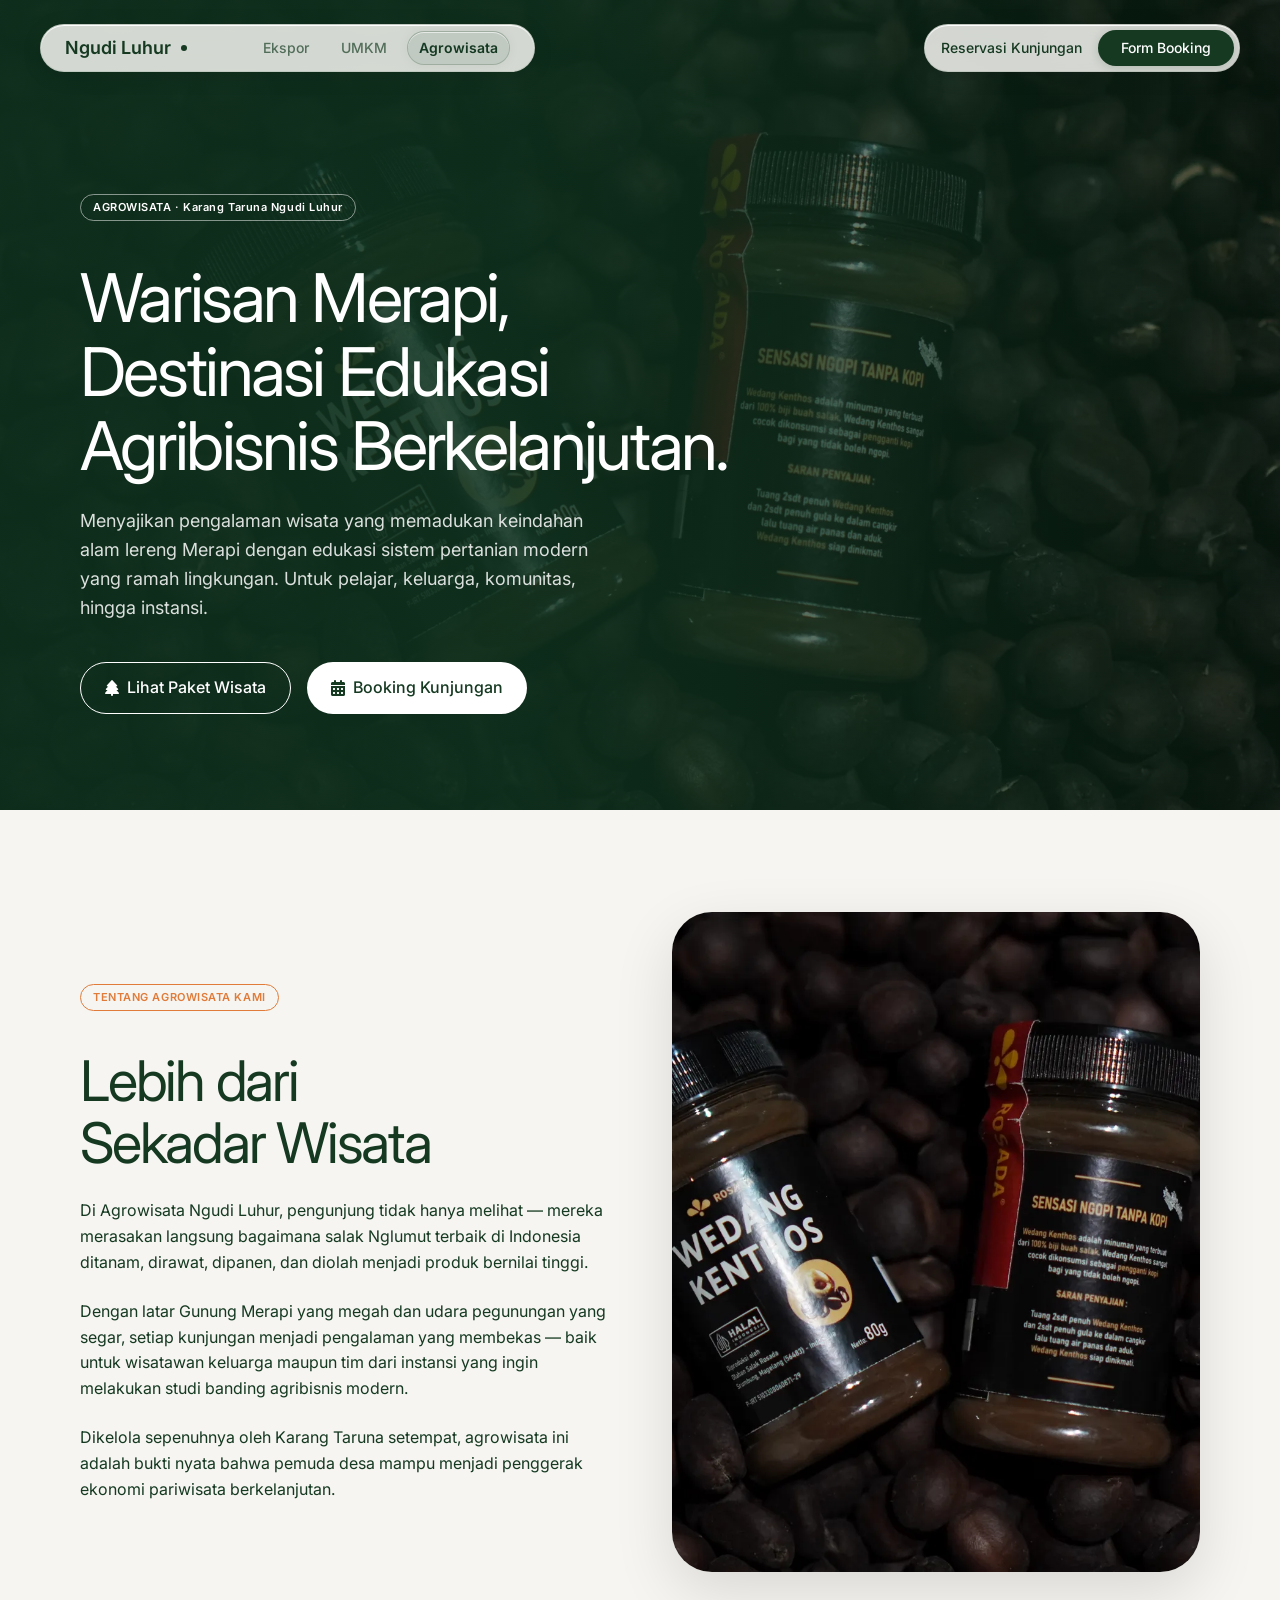
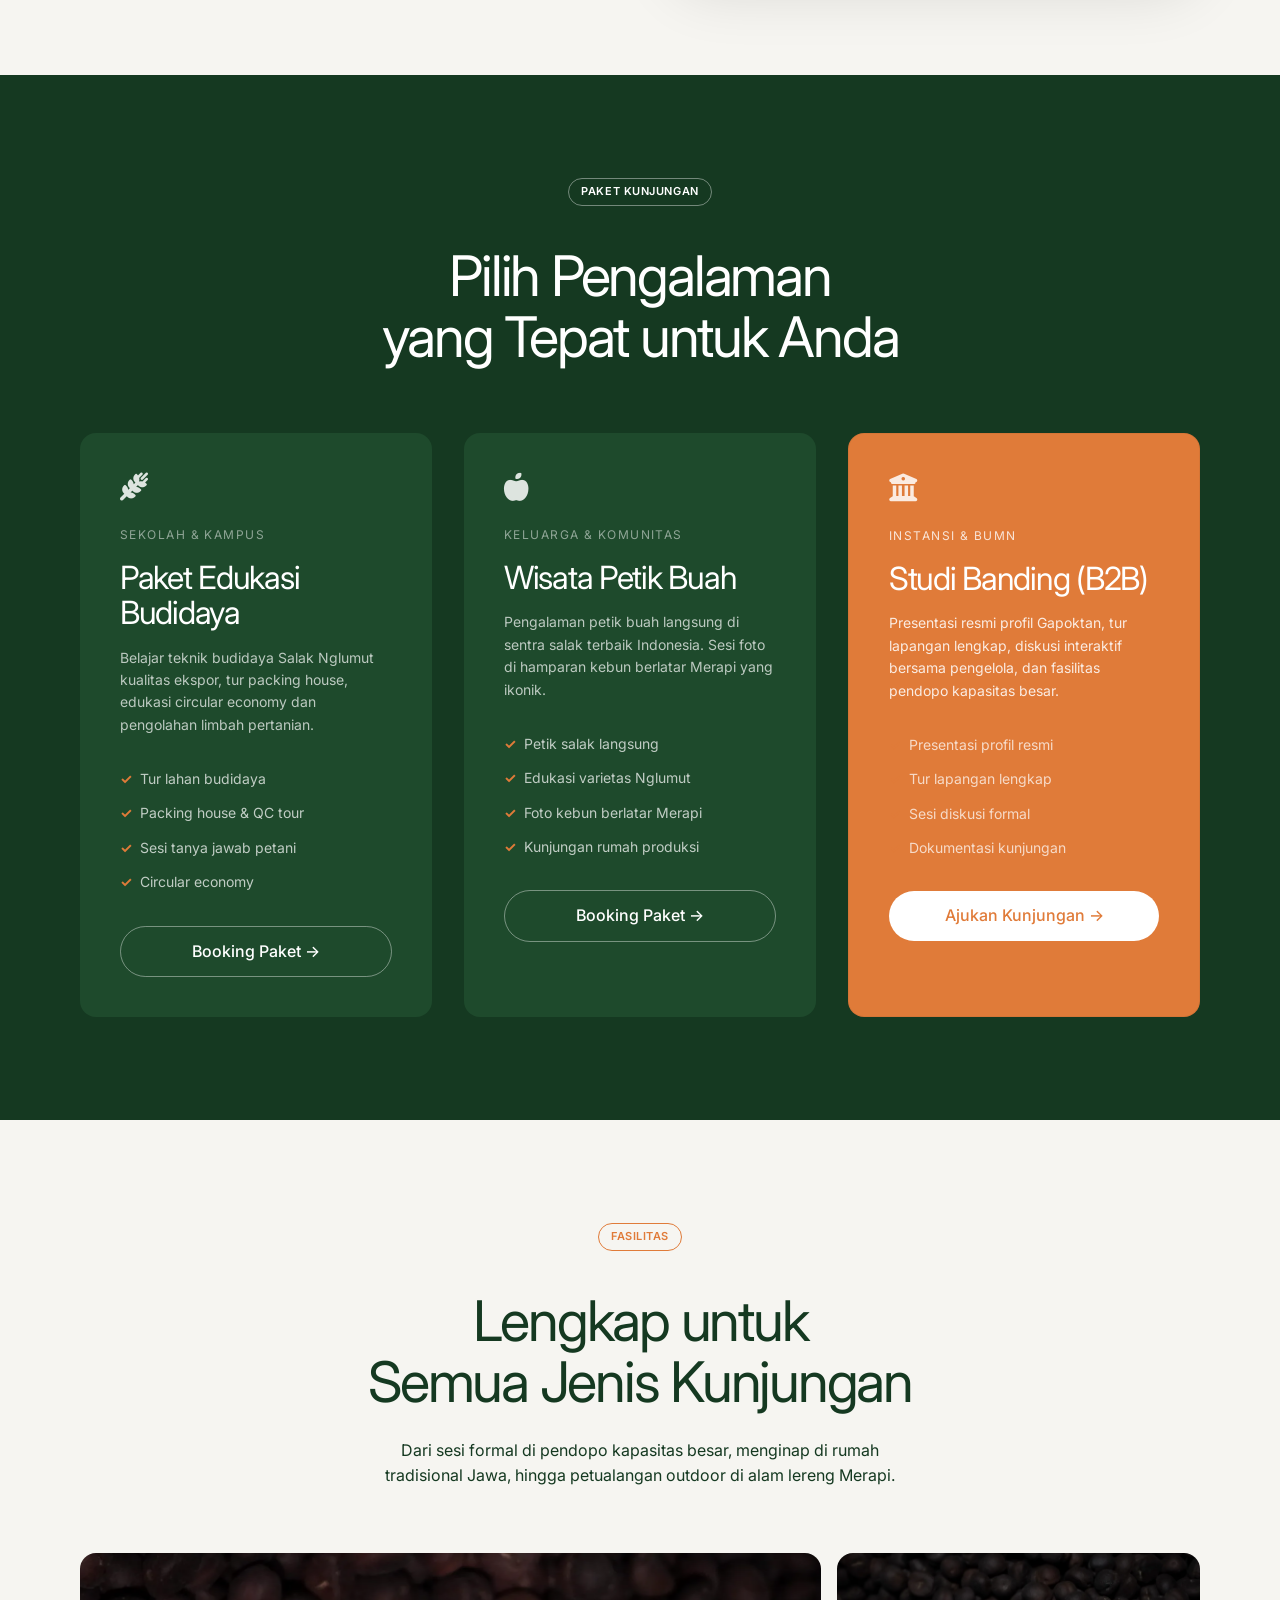
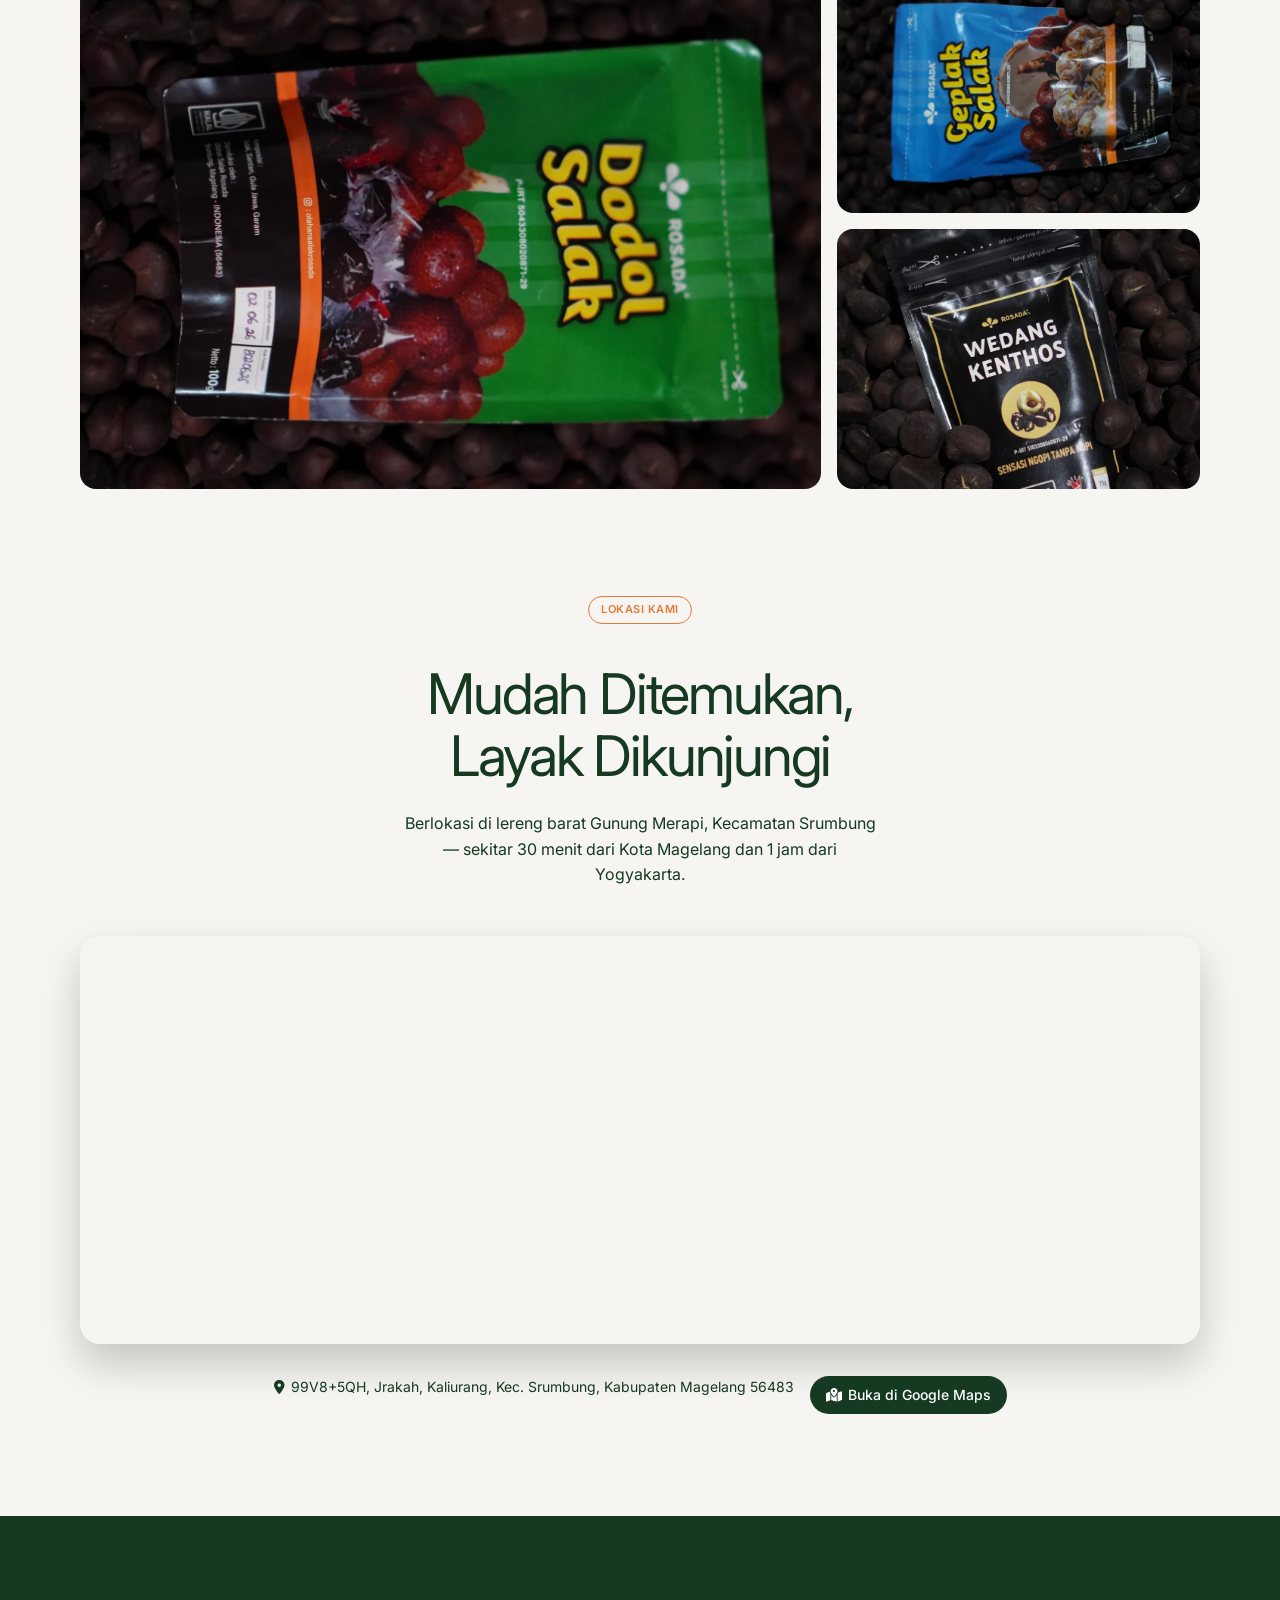
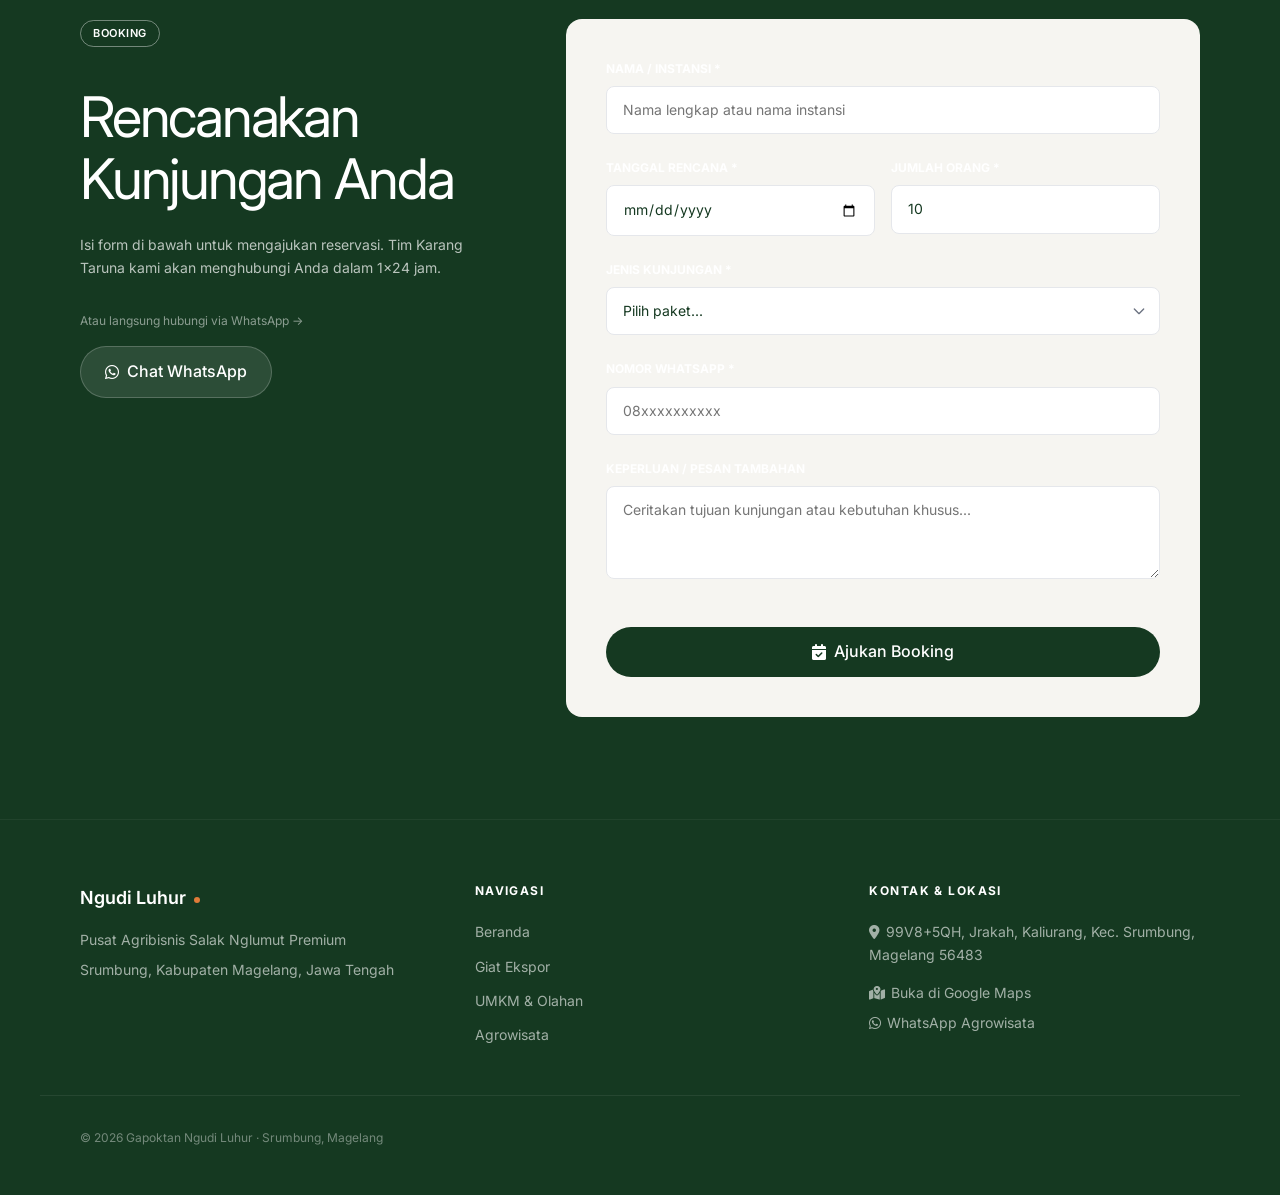
==== commit bed48606: "add vercel config & gitignore, fix navbar button padding, sync agrowisata map Co-Authored-By: Claude" ====
--- a/agrowisata.html
+++ b/agrowisata.html
@@ -202,11 +202,11 @@
                     <h2 class="text-5xl mt-6">Mudah Ditemukan,<br>Layak Dikunjungi</h2>
                     <p class="text-content mt-6" style="max-width:480px; margin-left:auto; margin-right:auto;">Berlokasi di lereng barat Gunung Merapi, Kecamatan Srumbung — sekitar 30 menit dari Kota Magelang dan 1 jam dari Yogyakarta.</p>
                 </div>
-                <div class="fade-up" style="border-radius: var(--radius-lg); overflow:hidden; box-shadow: 0 20px 40px rgba(0,0,0,0.1);">
+                <div class="fade-up" style="border-radius: 20px; overflow:hidden; box-shadow: 0 20px 40px rgba(0,0,0,0.2);">
                     <iframe
-                        src="https://www.google.com/maps/embed?pb=!1m18!1m12!1m3!1d3957.912!2d110.3596!3d-7.6065!2m3!1f0!2f0!3f0!3m2!1i1024!2i768!4f13.1!3m3!1m2!1s0x2e7a9e2d15bbf8e1%3A0x0!2zNsKwMzYnMjMuNCJTIDExMMKwMjEnMzQuNiJF!5e0!3m2!1sid!2sid!4v1700000000001"
+                        src="https://www.google.com/maps/embed?pb=!1m18!1m12!1m3!1d15816.643764835699!2d110.3621915!3d-7.665798999999999!2m3!1f0!2f0!3f0!3m2!1i1024!2i768!4f13.1!3m3!1m2!1s0x0%3A0x0!2zN8KwMzknNTYuOSJTIDExMMKwMjInMTEuMSJF!5e0!3m2!1sid!2sid!4v1700000000000!5m2!1sid!2sid"
                         width="100%"
-                        height="450"
+                        height="400"
                         style="border:0;"
                         allowfullscreen=""
                         loading="lazy"
--- a/css/components/navbar.css
+++ b/css/components/navbar.css
@@ -18,23 +18,30 @@
     padding: 0;
 }
 
-/* ─── Floating Pill ──────────────────────────────────── */
-/* Dark tinted glass — readable on ANY background color  */
+/* ─── Floating Pill — Premium Dark Glass (default / bg-dark sections) */
 .nav-pill {
     pointer-events: auto;
-    background: rgba(15, 15, 15, 0.32);
-    backdrop-filter: blur(20px);
-    -webkit-backdrop-filter: blur(20px);
+    background: rgba(12, 12, 12, 0.3);
+    backdrop-filter: blur(24px) saturate(180%);
+    -webkit-backdrop-filter: blur(24px) saturate(180%);
+    border: 1px solid rgba(255, 255, 255, 0.14);
     border-radius: var(--radius-pill);
     display: flex;
     align-items: center;
     height: 48px;
     padding: 0 var(--sp-6);
-    transition: background 0.3s ease;
+    box-shadow: 0 4px 24px rgba(0, 0, 0, 0.18),
+                inset 0 1px 0 rgba(255, 255, 255, 0.12);
+    transition: background 0.35s ease,
+                border-color 0.35s ease,
+                box-shadow 0.35s ease;
 }
 
 .nav-pill-left { gap: var(--sp-8); }
-.nav-pill-right { gap: var(--sp-4); }
+.nav-pill-right {
+    gap: var(--sp-4);
+    padding: 5px 5px 5px 16px;
+}
 
 /* ─── Logo ───────────────────────────────────────────── */
 .logo {
@@ -53,7 +60,7 @@
 /* ─── Nav Links ──────────────────────────────────────── */
 .nav-list {
     display: none;
-    gap: var(--sp-8);
+    gap: var(--sp-2);
 }
 
 @media (min-width: 1024px) {
@@ -64,32 +71,38 @@
     font-family: var(--font-sans);
     font-size: var(--text-sm);
     font-weight: var(--weight-medium);
-    color: rgba(255, 255, 255, 0.82);
+    color: rgba(255, 255, 255, 0.8);
     position: relative;
-    padding-bottom: 2px;
+    padding: 6px 12px;
+    border-radius: var(--radius-pill);
     transition: color 0.2s ease;
 }
 
-/* Underline slide-in on hover */
-.nav-link::after {
+/* Glass pill highlight on hover */
+.nav-link::before {
     content: '';
     position: absolute;
-    bottom: -3px;
-    left: 0;
-    width: 0;
-    height: 1.5px;
-    background: currentColor;
-    border-radius: 2px;
-    transition: width 0.25s ease;
+    inset: 0;
+    border-radius: var(--radius-pill);
+    background: rgba(255, 255, 255, 0.2);
+    border: 1px solid rgba(255, 255, 255, 0.32);
+    box-shadow: 0 0 16px rgba(255, 255, 255, 0.1),
+                inset 0 1px 0 rgba(255, 255, 255, 0.3);
+    opacity: 0;
+    transform: scale(0.75);
+    transition: opacity 0.25s ease,
+                transform 0.3s cubic-bezier(0.34, 1.56, 0.64, 1);
+    pointer-events: none;
 }
 
 .nav-link:hover {
     color: #fff;
 }
 
-.nav-link:hover::after,
-.nav-link.active::after {
-    width: 100%;
+.nav-link:hover::before,
+.nav-link.active::before {
+    opacity: 1;
+    transform: scale(1);
 }
 
 .nav-link.active {
@@ -97,7 +110,7 @@
     font-weight: var(--weight-semibold);
 }
 
-/* ─── CTA Button in Pill ─────────────────────────────── */
+/* ─── CTA Button ─────────────────────────────────────── */
 .nav-cta-text {
     font-family: var(--font-sans);
     font-size: var(--text-sm);
@@ -106,20 +119,55 @@
 }
 
 .nav-btn {
+    position: relative;
+    overflow: hidden;
+    display: flex;
+    align-items: center;
+    align-self: stretch;   /* fills pill height minus the 5px padding */
     background: rgba(255, 255, 255, 0.15);
     color: #fff;
     border: 1px solid rgba(255, 255, 255, 0.35);
-    padding: 7px 16px;
+    padding: 0 22px;       /* horizontal breathing room */
     border-radius: var(--radius-pill);
     font-size: var(--text-sm);
     font-weight: var(--weight-medium);
-    transition: background 0.2s ease, border-color 0.2s ease, transform 0.15s ease;
+    white-space: nowrap;
+    transition: background 0.25s ease,
+                border-color 0.25s ease,
+                box-shadow 0.25s ease,
+                transform 0.2s ease;
+}
+
+/* Shimmer sweep */
+.nav-btn::before {
+    content: '';
+    position: absolute;
+    top: -50%;
+    left: -80%;
+    width: 60%;
+    height: 200%;
+    background: linear-gradient(
+        105deg,
+        transparent,
+        rgba(255, 255, 255, 0.32),
+        transparent
+    );
+    transform: skewX(-20deg);
+    transition: left 0.55s ease;
+    pointer-events: none;
+}
+
+.nav-btn:hover::before {
+    left: 130%;
 }
 
 .nav-btn:hover {
-    background: rgba(255, 255, 255, 0.28);
-    border-color: rgba(255, 255, 255, 0.6);
-    transform: scale(1.02);
+    background: rgba(255, 255, 255, 0.3);
+    border-color: rgba(255, 255, 255, 0.65);
+    box-shadow: 0 0 28px rgba(255, 255, 255, 0.18),
+                0 4px 12px rgba(0, 0, 0, 0.08),
+                inset 0 1px 0 rgba(255, 255, 255, 0.38);
+    transform: translateY(-1px);
 }
 
 /* ─── Hamburger (Mobile) ─────────────────────────────── */
@@ -129,15 +177,20 @@
     flex-direction: column;
     gap: 5px;
     z-index: 1001;
-    background: rgba(15, 15, 15, 0.32);
-    backdrop-filter: blur(20px);
-    -webkit-backdrop-filter: blur(20px);
+    background: rgba(12, 12, 12, 0.3);
+    backdrop-filter: blur(24px) saturate(180%);
+    -webkit-backdrop-filter: blur(24px) saturate(180%);
+    border: 1px solid rgba(255, 255, 255, 0.14);
     border-radius: 50%;
     width: 48px;
     height: 48px;
     align-items: center;
     justify-content: center;
-    transition: background 0.3s ease;
+    box-shadow: 0 4px 24px rgba(0, 0, 0, 0.18),
+                inset 0 1px 0 rgba(255, 255, 255, 0.12);
+    transition: background 0.35s ease,
+                border-color 0.35s ease,
+                box-shadow 0.35s ease;
 }
 
 .menu-toggle span {
@@ -162,43 +215,66 @@
     transform: translateY(-7px) rotate(-45deg);
 }
 
-/* ─── Scrolled State — solid pill when over light sections */
-.header.scrolled .nav-pill {
-    background: rgba(246, 245, 241, 0.96);
-    box-shadow: 0 4px 24px rgba(0, 0, 0, 0.08);
-}
-
-.header.scrolled .logo,
-.header.scrolled .nav-link,
-.header.scrolled .nav-cta-text {
+/* ─── On Light Section — frosted cream glass ─────────── */
+.header.on-light .nav-pill {
+    background: rgba(246, 245, 241, 0.86);
+    border-color: rgba(21, 57, 33, 0.1);
+    box-shadow: 0 4px 24px rgba(0, 0, 0, 0.07),
+                inset 0 1px 0 rgba(255, 255, 255, 0.95);
+}
+
+.header.on-light .logo,
+.header.on-light .nav-cta-text {
     color: var(--seed-text-dark);
 }
 
-.header.scrolled .nav-link {
-    color: rgba(21, 57, 33, 0.7);
-}
-
-.header.scrolled .nav-link:hover,
-.header.scrolled .nav-link.active {
+.header.on-light .nav-link {
+    color: rgba(21, 57, 33, 0.68);
+}
+
+.header.on-light .nav-link::before {
+    background: rgba(21, 57, 33, 0.09);
+    border-color: rgba(21, 57, 33, 0.2);
+    box-shadow: 0 0 12px rgba(21, 57, 33, 0.05),
+                inset 0 1px 0 rgba(255, 255, 255, 0.6);
+}
+
+.header.on-light .nav-link:hover,
+.header.on-light .nav-link.active {
     color: var(--seed-text-dark);
 }
 
-.header.scrolled .nav-btn {
+.header.on-light .nav-btn {
     background: var(--seed-text-dark);
     color: #fff;
     border-color: transparent;
-}
-
-.header.scrolled .nav-btn:hover {
+    box-shadow: 0 2px 10px rgba(21, 57, 33, 0.18);
+}
+
+.header.on-light .nav-btn::before {
+    background: linear-gradient(
+        105deg,
+        transparent,
+        rgba(255, 255, 255, 0.18),
+        transparent
+    );
+}
+
+.header.on-light .nav-btn:hover {
     background: var(--green-dark);
-}
-
-.header.scrolled .menu-toggle {
-    background: rgba(246, 245, 241, 0.96);
-    box-shadow: 0 4px 16px rgba(0, 0, 0, 0.08);
-}
-
-.header.scrolled .menu-toggle span {
+    border-color: transparent;
+    box-shadow: 0 6px 24px rgba(21, 57, 33, 0.42);
+    transform: translateY(-1px);
+}
+
+.header.on-light .menu-toggle {
+    background: rgba(246, 245, 241, 0.86);
+    border-color: rgba(21, 57, 33, 0.1);
+    box-shadow: 0 4px 16px rgba(0, 0, 0, 0.07),
+                inset 0 1px 0 rgba(255, 255, 255, 0.95);
+}
+
+.header.on-light .menu-toggle span {
     background: var(--seed-text-dark);
 }
 
--- a/css/components/ui.css
+++ b/css/components/ui.css
@@ -11,9 +11,34 @@
   font-family: var(--font-sans);
   font-size: var(--text-base);
   font-weight: var(--weight-medium);
-  transition: all var(--transition-base);
+  position: relative;
+  overflow: hidden;
   cursor: pointer;
   text-decoration: none;
+  transition: background-color var(--transition-base),
+              color var(--transition-base),
+              border-color var(--transition-base),
+              box-shadow var(--transition-base),
+              transform 0.22s cubic-bezier(0.34, 1.56, 0.64, 1),
+              opacity var(--transition-base);
+}
+
+/* Shimmer sweep — all buttons */
+.btn::before {
+  content: '';
+  position: absolute;
+  top: -50%;
+  left: -80%;
+  width: 55%;
+  height: 200%;
+  background: linear-gradient(105deg, transparent, rgba(255,255,255,0.26), transparent);
+  transform: skewX(-20deg);
+  transition: left 0.6s ease;
+  pointer-events: none;
+}
+
+.btn:hover::before {
+  left: 135%;
 }
 
 .btn-primary {
@@ -22,7 +47,8 @@
 }
 
 .btn-primary:hover {
-  transform: scale(1.02);
+  transform: translateY(-2px);
+  box-shadow: 0 8px 24px rgba(21, 57, 33, 0.38);
 }
 
 .btn-salak {
@@ -31,10 +57,10 @@
 }
 
 .btn-salak:hover {
-  background-color: #c96b30; /* slightly darker salak */
-  transform: scale(1.02);
-}
-
+  background-color: #c96b30;
+  transform: translateY(-2px);
+  box-shadow: 0 8px 24px rgba(224, 123, 57, 0.42);
+}
 
 .btn-outline {
   background-color: transparent;
@@ -45,6 +71,8 @@
 .btn-outline:hover {
   background-color: var(--seed-text-dark);
   color: var(--seed-text-light);
+  transform: translateY(-2px);
+  box-shadow: 0 8px 24px rgba(21, 57, 33, 0.3);
 }
 
 .btn-link {
@@ -54,10 +82,15 @@
   color: var(--seed-text-dark);
   border-bottom: 1px solid currentColor;
   font-weight: var(--weight-medium);
-}
+  overflow: visible;
+}
+
+.btn-link::before { display: none; }
 
 .btn-link:hover {
-  opacity: 0.7;
+  color: var(--orange-salak);
+  border-bottom-color: var(--orange-salak);
+  opacity: 1;
 }
 
 .btn-link-white {
@@ -94,34 +127,64 @@
   background-color: transparent;
   border-radius: var(--radius-md);
   overflow: hidden;
-  transition: background var(--transition-base), transform var(--transition-base);
+  position: relative;
+  --card-accent: var(--orange-salak);
+  transition: background var(--transition-base),
+              transform 0.4s cubic-bezier(0.34, 1.2, 0.64, 1),
+              box-shadow 0.4s ease;
   padding: var(--sp-6);
-  border: 1px solid rgba(0,0,0,0.05); /* very light border */
+  border: 1px solid rgba(0,0,0,0.05);
+}
+
+/* Slide-in accent bar from below — the "slide reveal" */
+.card::after {
+  content: '';
+  position: absolute;
+  bottom: 0;
+  left: 0;
+  right: 0;
+  height: 4px;
+  border-radius: 0 0 var(--radius-md) var(--radius-md);
+  background: var(--card-accent);
+  transform: translateY(4px);
+  transition: transform 0.45s cubic-bezier(0.34, 1.56, 0.64, 1);
+  pointer-events: none;
+}
+
+.card:hover::after {
+  transform: translateY(0);
 }
 
 .card.solid {
-    background-color: var(--seed-bg-light); /* off white */
+    background-color: var(--seed-bg-light);
     border: none;
+    --card-accent: var(--seed-text-dark);
 }
 
 .card.dark {
     background-color: var(--seed-bg-dark-elevated);
     border: none;
     color: var(--seed-text-light);
-    box-shadow: none; /* explicitly remove shadow for authentic flat seed look */
+    box-shadow: none;
+    --card-accent: var(--orange-salak);
 }
 
 .card:hover {
-  background-color: rgba(0,0,0,0.02);
-  transform: translateY(-2px);
+  background-color: rgba(0,0,0,0.03);
+  transform: translateY(-10px);
+  box-shadow: 0 16px 40px rgba(0,0,0,0.1);
 }
 
 .card.solid:hover {
-    background-color: #f0efe9; /* slightly darker off white */
+    background-color: #eae8e1;
+    transform: translateY(-10px);
+    box-shadow: 0 16px 44px rgba(0,0,0,0.12);
 }
 
 .card.dark:hover {
-    background-color: rgba(255,255,255, 0.08);
+    background-color: rgba(255,255,255, 0.1);
+    transform: translateY(-10px);
+    box-shadow: 0 20px 56px rgba(0,0,0,0.45);
 }
 
 .card-image-wrap {
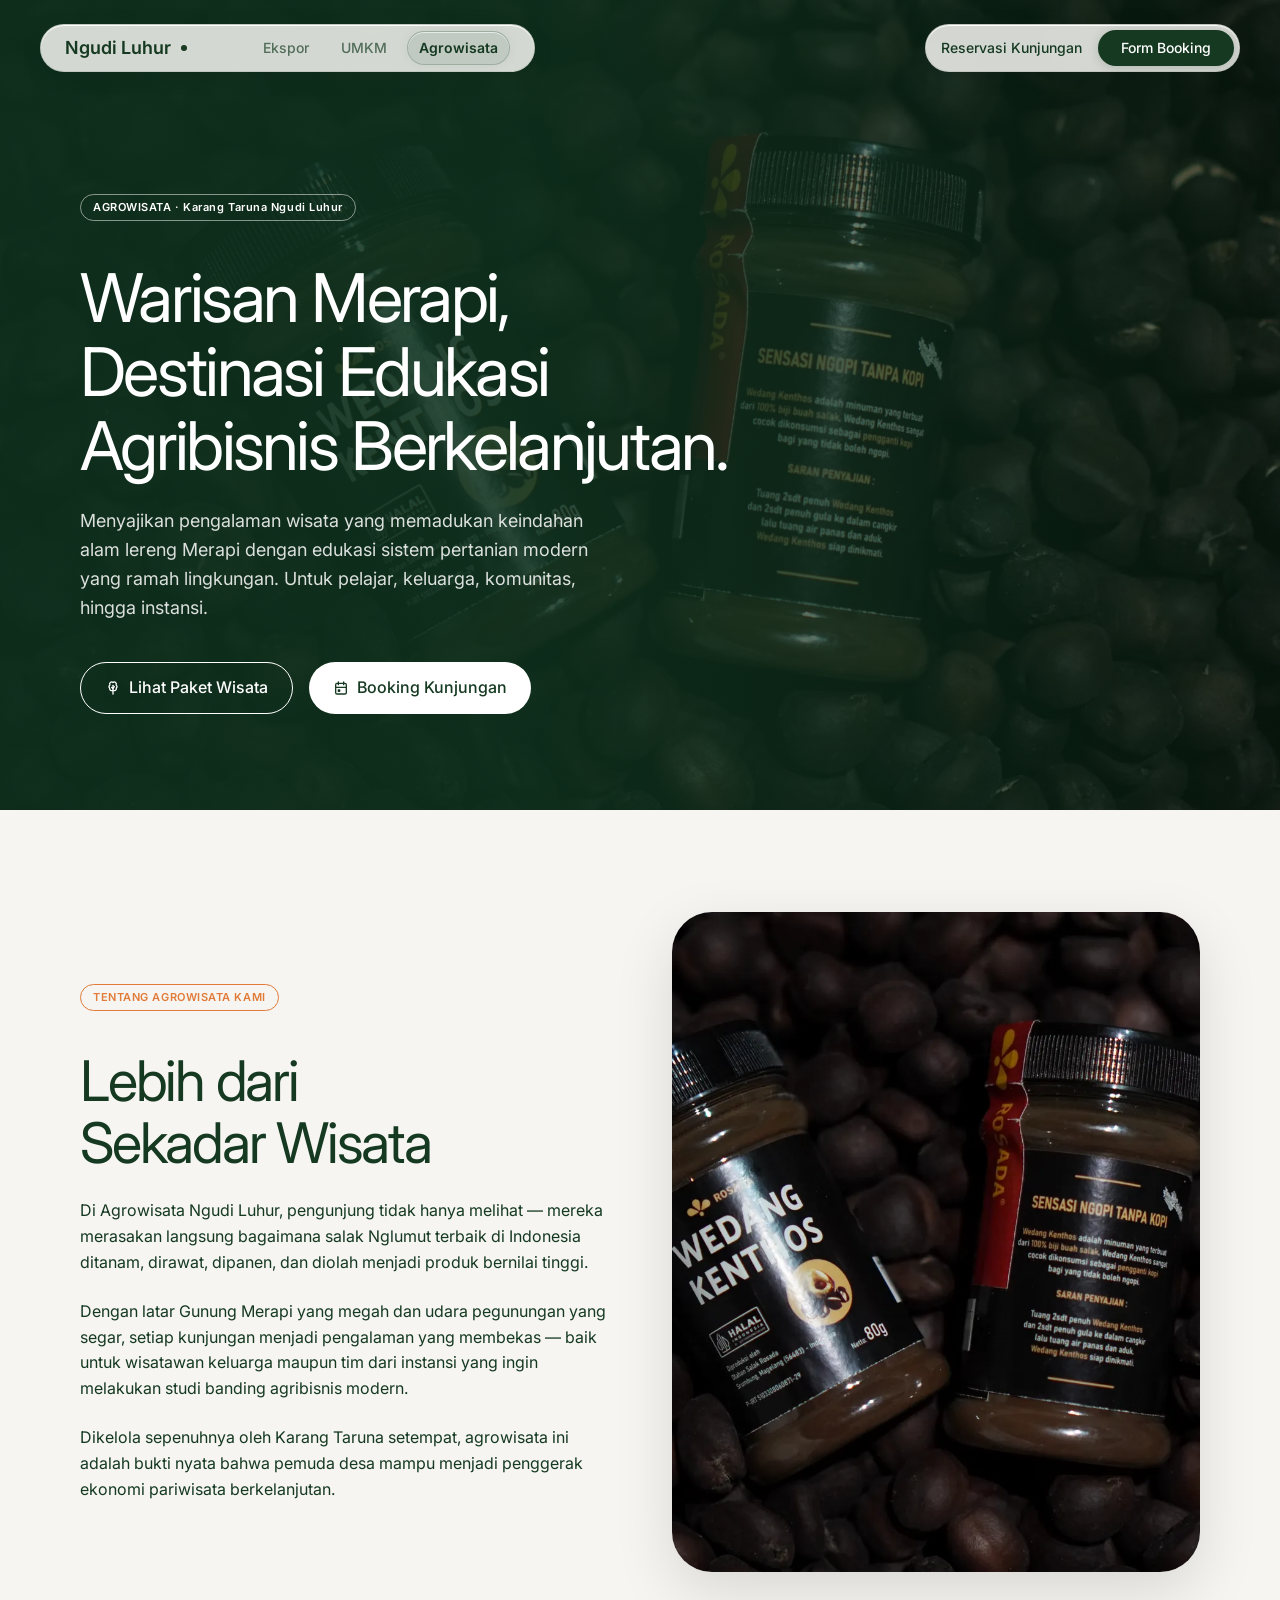
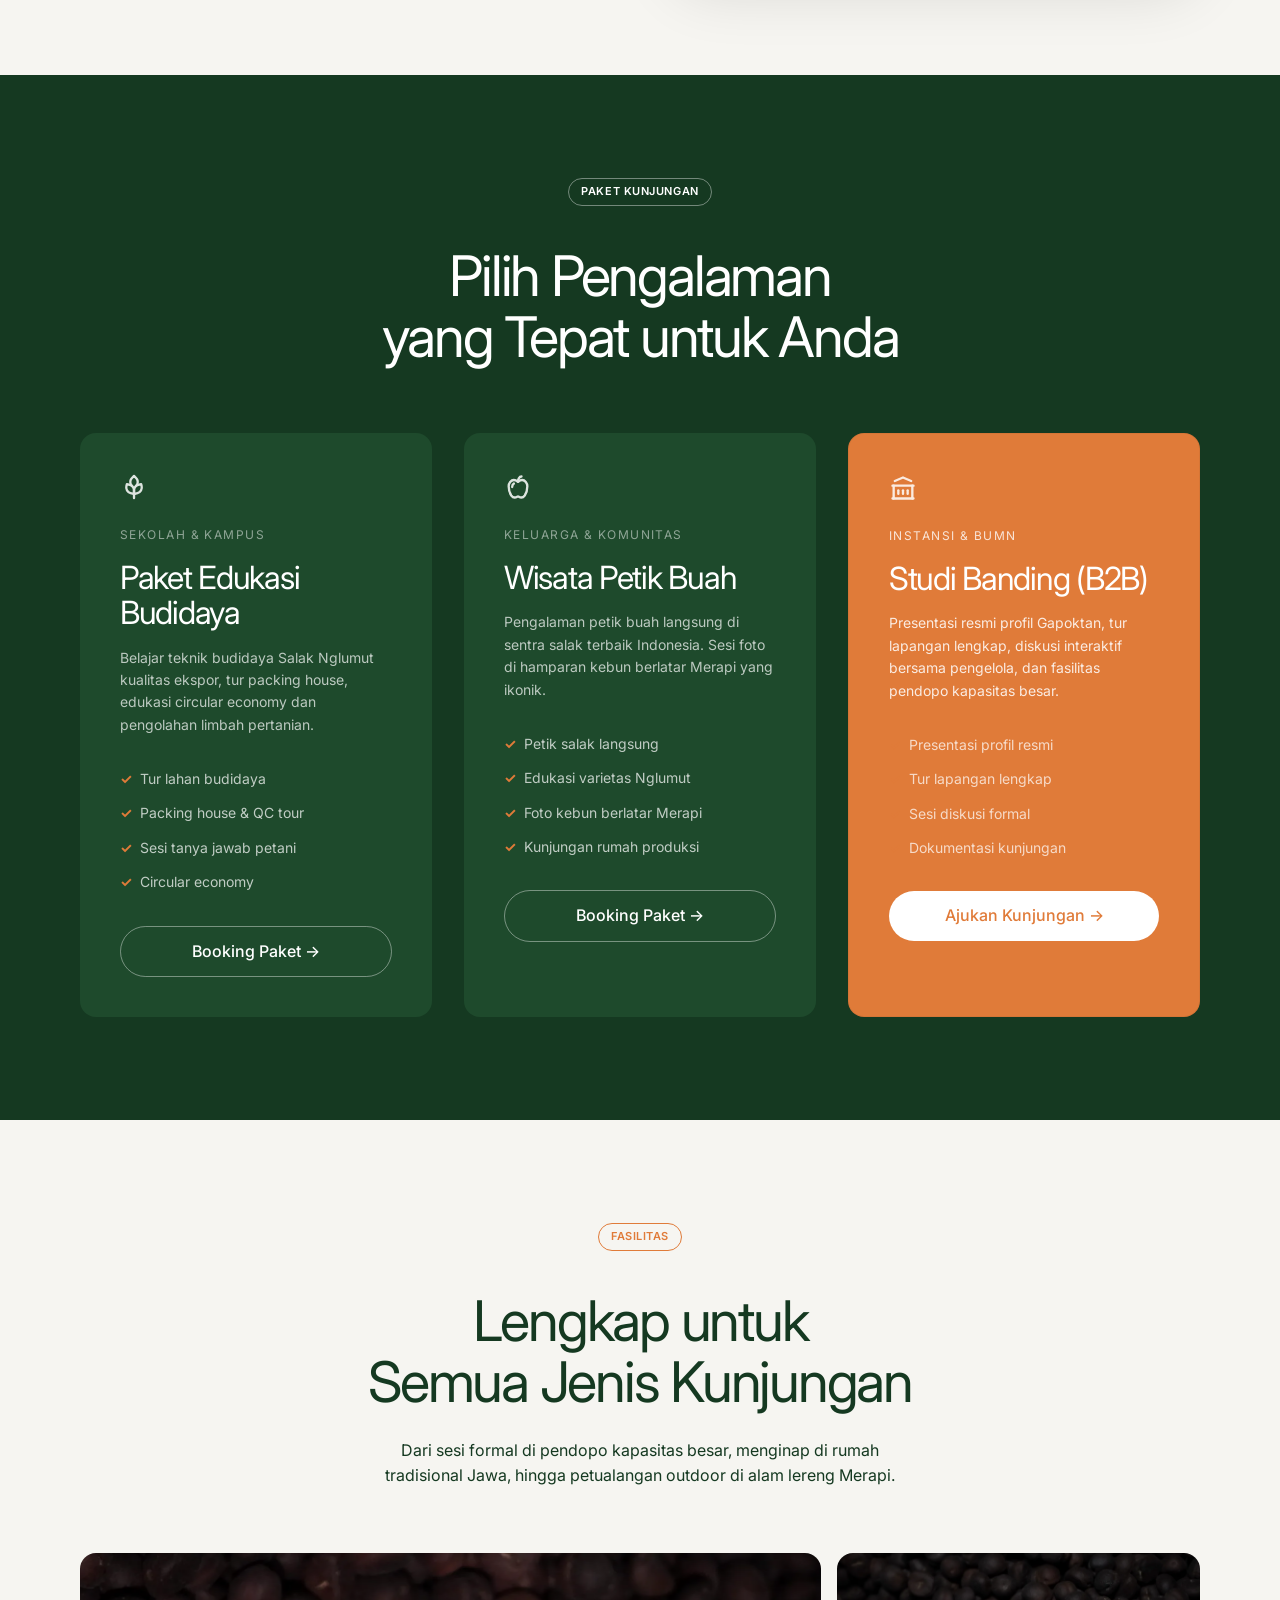
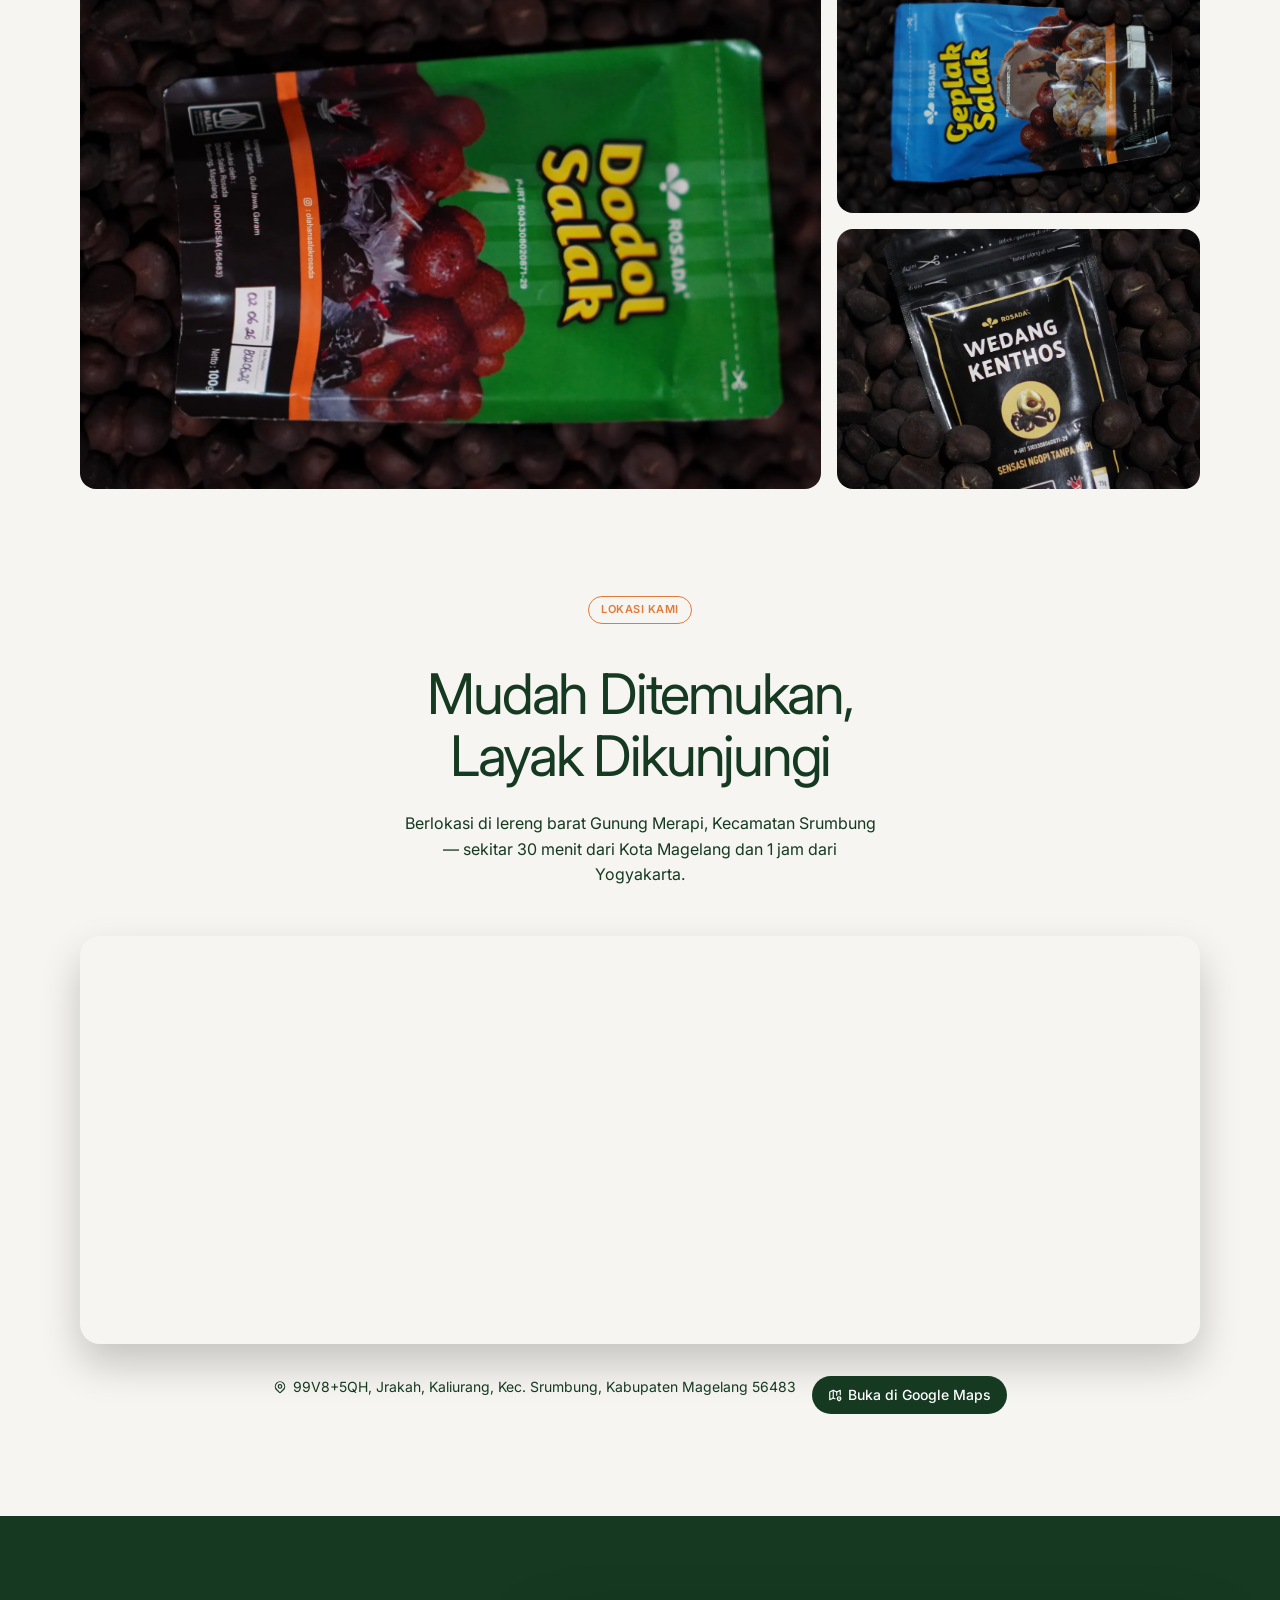
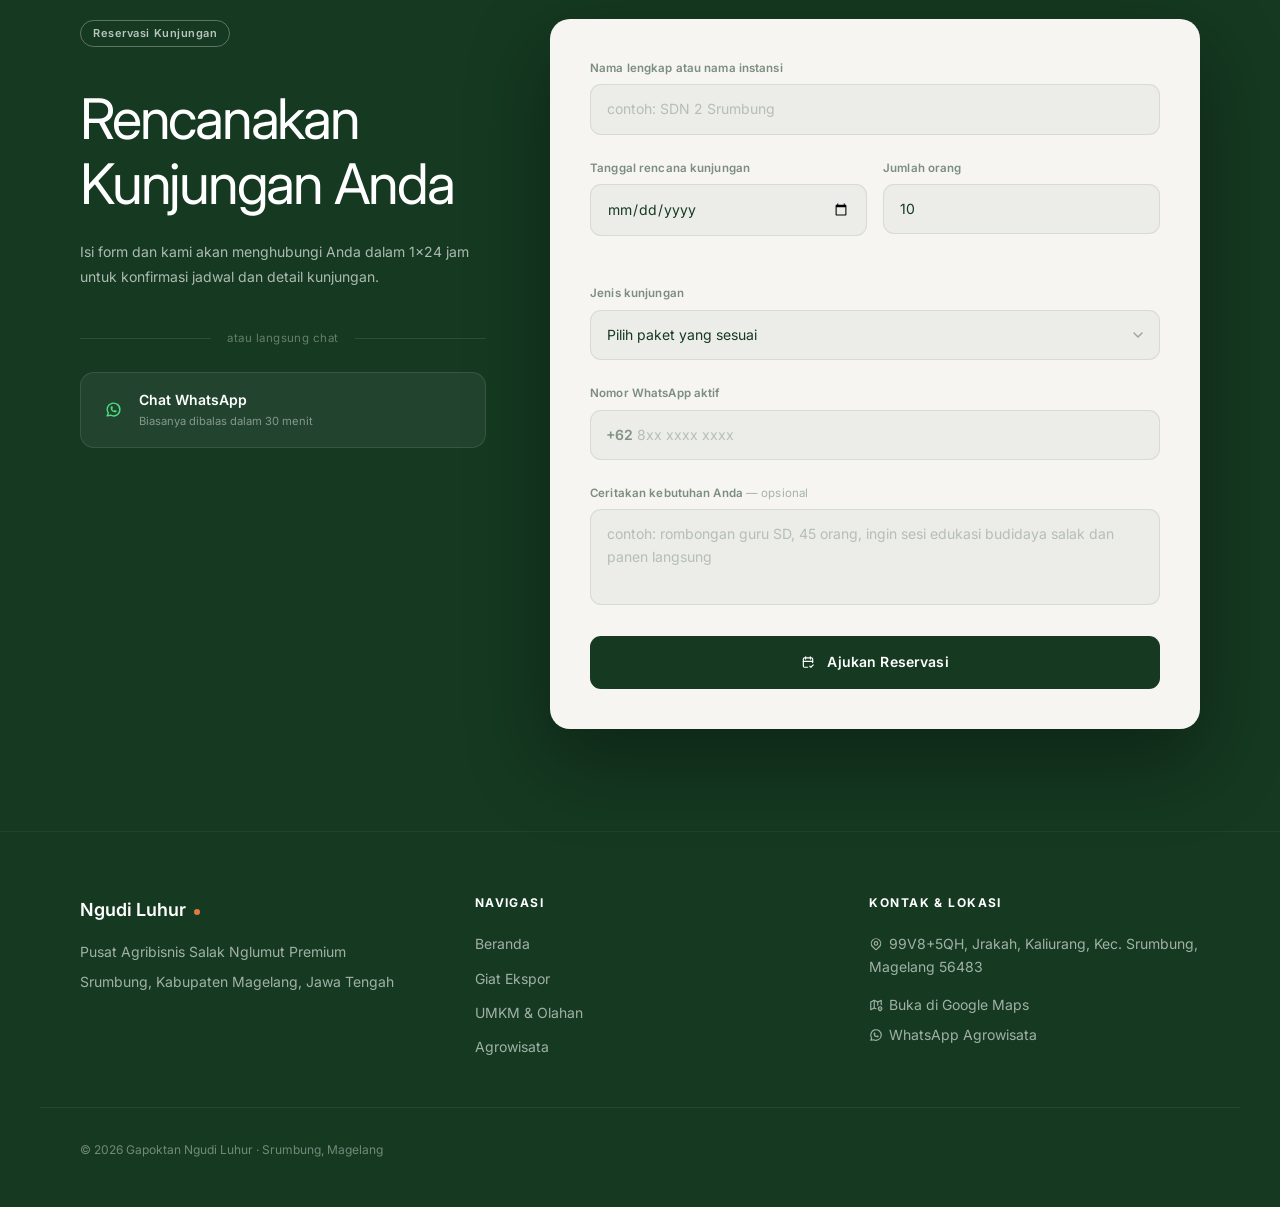
==== commit f6065b9b: "pretier ui" ====
--- a/agrowisata.html
+++ b/agrowisata.html
@@ -9,14 +9,13 @@
     <link rel="preconnect" href="https://fonts.googleapis.com">
     <link rel="preconnect" href="https://fonts.gstatic.com" crossorigin>
     <link href="https://fonts.googleapis.com/css2?family=Inter:wght@400;500;600&display=swap" rel="stylesheet">
-    <link rel="stylesheet" href="https://cdnjs.cloudflare.com/ajax/libs/font-awesome/6.5.1/css/all.min.css">
-
     <link rel="stylesheet" href="css/tokens.css">
     <link rel="stylesheet" href="css/reset.css">
     <link rel="stylesheet" href="css/global.css">
     <link rel="stylesheet" href="css/components/navbar.css">
     <link rel="stylesheet" href="css/components/footer.css">
     <link rel="stylesheet" href="css/components/ui.css">
+    <link rel="stylesheet" href="css/components/icons.css">
     <link rel="stylesheet" href="css/pages/agrowisata.css">
 </head>
 <body class="bg-light">
@@ -64,8 +63,8 @@
                 <h1 style="color:#fff; margin-top: var(--sp-6); margin-bottom: var(--sp-6);">Warisan Merapi,<br>Destinasi Edukasi<br>Agribisnis Berkelanjutan.</h1>
                 <p style="color:rgba(255,255,255,0.85); font-size: var(--text-lg); max-width:520px; margin-bottom: var(--sp-10); line-height: var(--leading-normal);">Menyajikan pengalaman wisata yang memadukan keindahan alam lereng Merapi dengan edukasi sistem pertanian modern yang ramah lingkungan. Untuk pelajar, keluarga, komunitas, hingga instansi.</p>
                 <div class="flex gap-4 flex-wrap">
-                    <a href="#paket" class="btn btn-outline" style="border-color:#fff; color:#fff;"><i class="fa-solid fa-tree" style="margin-right:8px;"></i>Lihat Paket Wisata</a>
-                    <a href="#booking" class="btn" style="background:#fff; color: var(--seed-text-dark);"><i class="fa-solid fa-calendar-days" style="margin-right:8px;"></i>Booking Kunjungan</a>
+                    <a href="#paket" class="btn btn-outline" style="border-color:#fff; color:#fff;"><span class="icon icon-tree" style="margin-right:8px;"></span>Lihat Paket Wisata</a>
+                    <a href="#booking" class="btn" style="background:#fff; color: var(--seed-text-dark);"><span class="icon icon-calendar" style="margin-right:8px;"></span>Booking Kunjungan</a>
                 </div>
             </div>
         </section>
@@ -99,7 +98,7 @@
                 <div class="grid grid-3 gap-8">
                     <!-- Paket 1 -->
                     <div class="card dark fade-up" style="padding: var(--sp-10);">
-                        <i class="fa-solid fa-wheat-awn" style="font-size:1.75rem; display:block; margin-bottom: var(--sp-6); color:rgba(255,255,255,0.85);"></i>
+                        <span class="icon icon-wheat" style="font-size:1.75rem; display:block; margin-bottom: var(--sp-6); color:rgba(255,255,255,0.85);"></span>
                         <p class="uppercase tracking-widest text-xs mb-4" style="color:rgba(255,255,255,0.5);">Sekolah & Kampus</p>
                         <h3 style="color:#fff; margin-bottom: var(--sp-4);">Paket Edukasi Budidaya</h3>
                         <p style="color:rgba(255,255,255,0.7); font-size: var(--text-sm); line-height: var(--leading-normal); margin-bottom: var(--sp-8);">Belajar teknik budidaya Salak Nglumut kualitas ekspor, tur packing house, edukasi circular economy dan pengolahan limbah pertanian.</p>
@@ -114,7 +113,7 @@
 
                     <!-- Paket 2 -->
                     <div class="card dark fade-up delay-100" style="padding: var(--sp-10);">
-                        <i class="fa-solid fa-apple-whole" style="font-size:1.75rem; display:block; margin-bottom: var(--sp-6); color:rgba(255,255,255,0.85);"></i>
+                        <span class="icon icon-apple" style="font-size:1.75rem; display:block; margin-bottom: var(--sp-6); color:rgba(255,255,255,0.85);"></span>
                         <p class="uppercase tracking-widest text-xs mb-4" style="color:rgba(255,255,255,0.5);">Keluarga & Komunitas</p>
                         <h3 style="color:#fff; margin-bottom: var(--sp-4);">Wisata Petik Buah</h3>
                         <p style="color:rgba(255,255,255,0.7); font-size: var(--text-sm); line-height: var(--leading-normal); margin-bottom: var(--sp-8);">Pengalaman petik buah langsung di sentra salak terbaik Indonesia. Sesi foto di hamparan kebun berlatar Merapi yang ikonik.</p>
@@ -129,7 +128,7 @@
 
                     <!-- Paket 3 -->
                     <div class="card fade-up delay-200" style="padding: var(--sp-10); background: var(--orange-salak);">
-                        <i class="fa-solid fa-building-columns" style="font-size:1.75rem; display:block; margin-bottom: var(--sp-6); color:rgba(255,255,255,0.85);"></i>
+                        <span class="icon icon-building" style="font-size:1.75rem; display:block; margin-bottom: var(--sp-6); color:rgba(255,255,255,0.85);"></span>
                         <p class="uppercase tracking-widest text-xs mb-4" style="color:rgba(255,255,255,0.8);">Instansi & BUMN</p>
                         <h3 style="color:#fff; margin-bottom: var(--sp-4);">Studi Banding (B2B)</h3>
                         <p style="color:rgba(255,255,255,0.85); font-size: var(--text-sm); line-height: var(--leading-normal); margin-bottom: var(--sp-8);">Presentasi resmi profil Gapoktan, tur lapangan lengkap, diskusi interaktif bersama pengelola, dan fasilitas pendopo kapasitas besar.</p>
@@ -215,8 +214,8 @@
                     </iframe>
                 </div>
                 <div class="flex justify-center mt-8 gap-4 flex-wrap fade-up">
-                    <div class="text-content text-sm"><i class="fa-solid fa-location-dot" style="margin-right:6px;"></i>99V8+5QH, Jrakah, Kaliurang, Kec. Srumbung, Kabupaten Magelang 56483</div>
-                    <a href="https://maps.app.goo.gl/XdoRZrutTGQzJPHN9" class="btn btn-primary btn-sm" target="_blank" rel="noopener noreferrer"><i class="fa-solid fa-map-location-dot" style="margin-right:6px;"></i>Buka di Google Maps</a>
+                    <div class="text-content text-sm"><span class="icon icon-map-pin" style="margin-right:6px;"></span>99V8+5QH, Jrakah, Kaliurang, Kec. Srumbung, Kabupaten Magelang 56483</div>
+                    <a href="https://maps.app.goo.gl/XdoRZrutTGQzJPHN9" class="btn btn-primary btn-sm" target="_blank" rel="noopener noreferrer"><span class="icon icon-map" style="margin-right:6px;"></span>Buka di Google Maps</a>
                 </div>
             </div>
         </section>
@@ -225,51 +224,83 @@
         <section id="booking" class="section bg-dark">
             <div class="container">
                 <div class="agro-booking-wrap">
+
+                    <!-- Left: heading + WA shortcut -->
                     <div class="fade-up">
-                        <span class="label-pill" style="border-color:rgba(255,255,255,0.4); color:#fff;">BOOKING</span>
-                        <h2 style="color:#fff; margin: var(--sp-6) 0;">Rencanakan<br>Kunjungan Anda</h2>
-                        <p style="color:rgba(255,255,255,0.7); font-size: var(--text-sm); line-height: var(--leading-normal); margin-bottom: var(--sp-8);">Isi form di bawah untuk mengajukan reservasi. Tim Karang Taruna kami akan menghubungi Anda dalam 1×24 jam.</p>
-                        <p style="color:rgba(255,255,255,0.5); font-size: var(--text-xs);">Atau langsung hubungi via WhatsApp →</p>
-                        <a href="https://wa.me/6281234567893" class="btn" style="background:rgba(255,255,255,0.1); border:1px solid rgba(255,255,255,0.2); color:#fff; margin-top: var(--sp-4);" target="_blank" rel="noopener noreferrer" data-wa="agrowisata"><i class="fa-brands fa-whatsapp" style="margin-right:8px;"></i>Chat WhatsApp</a>
-                    </div>
-
-                    <div class="card solid fade-up delay-100" style="padding: var(--sp-10);">
-                        <form id="booking-form" class="grid gap-6">
+                        <span class="label-pill" style="border-color:rgba(255,255,255,0.3); color:rgba(255,255,255,0.7);">Reservasi Kunjungan</span>
+                        <h2 style="color:#fff; margin: var(--sp-6) 0; line-height:1.15;">Rencanakan<br>Kunjungan Anda</h2>
+                        <p style="color:rgba(255,255,255,0.65); font-size: var(--text-sm); line-height:1.75; margin-bottom: var(--sp-10);">Isi form dan kami akan menghubungi Anda dalam 1×24 jam untuk konfirmasi jadwal dan detail kunjungan.</p>
+
+                        <div class="booking-divider">
+                            <span>atau langsung chat</span>
+                        </div>
+
+                        <!-- ⚠️ TODO-KLIEN: Ganti SEMUA nomor "6281234567893" di seluruh halaman ini dengan nomor WhatsApp Tim Agrowisata / Karang Taruna Ngudi Luhur yang asli -->
+                        <a href="https://wa.me/6281234567893" class="booking-wa-btn" target="_blank" rel="noopener noreferrer" data-wa="agrowisata">
+                            <span class="icon icon-whatsapp" style="font-size:1.1rem;"></span>
                             <div>
-                                <label for="name" class="block text-xs font-bold uppercase mb-2">Nama / Instansi *</label>
-                                <input type="text" id="name" name="name" class="form-input" placeholder="Nama lengkap atau nama instansi" required>
-                            </div>
-                            <div class="grid grid-2 gap-4">
-                                <div>
-                                    <label for="date" class="block text-xs font-bold uppercase mb-2">Tanggal Rencana *</label>
-                                    <input type="date" id="date" name="date" class="form-input" required>
+                                <span class="booking-wa-label">Chat WhatsApp</span>
+                                <span class="booking-wa-hint">Biasanya dibalas dalam 30 menit</span>
+                            </div>
+                        </a>
+                    </div>
+
+                    <!-- Right: form card -->
+                    <div class="booking-form-card fade-up delay-100">
+                        <form id="booking-form" novalidate>
+
+                            <div class="field-wrap">
+                                <label for="name" class="field-label">Nama lengkap atau nama instansi</label>
+                                <input type="text" id="name" name="name" class="field-input" placeholder="contoh: SDN 2 Srumbung" required>
+                            </div>
+
+                            <div class="field-row">
+                                <div class="field-wrap">
+                                    <label for="date" class="field-label">Tanggal rencana kunjungan</label>
+                                    <input type="date" id="date" name="date" class="field-input" required>
                                 </div>
-                                <div>
-                                    <label for="pax" class="block text-xs font-bold uppercase mb-2">Jumlah Orang *</label>
-                                    <input type="number" id="pax" name="pax" class="form-input" min="1" value="10" required>
+                                <div class="field-wrap">
+                                    <label for="pax" class="field-label">Jumlah orang</label>
+                                    <input type="number" id="pax" name="pax" class="field-input" min="1" value="10" required>
                                 </div>
                             </div>
-                            <div>
-                                <label for="package" class="block text-xs font-bold uppercase mb-2">Jenis Kunjungan *</label>
-                                <select id="package" name="package" class="form-input" required>
-                                    <option value="">Pilih paket...</option>
-                                    <option value="Edukasi Budidaya">Paket Edukasi Budidaya</option>
-                                    <option value="Petik Buah">Wisata Petik Buah</option>
-                                    <option value="Studi Banding">Studi Banding / Kunjungan Dinas</option>
-                                    <option value="Lainnya">Lainnya</option>
-                                </select>
-                            </div>
-                            <div>
-                                <label for="wa" class="block text-xs font-bold uppercase mb-2">Nomor WhatsApp *</label>
-                                <input type="tel" id="wa" name="wa" class="form-input" placeholder="08xxxxxxxxxx" required>
-                            </div>
-                            <div>
-                                <label for="pesan" class="block text-xs font-bold uppercase mb-2">Keperluan / Pesan Tambahan</label>
-                                <textarea id="pesan" name="pesan" class="form-input" rows="3" placeholder="Ceritakan tujuan kunjungan atau kebutuhan khusus..."></textarea>
-                            </div>
-                            <button type="submit" class="btn btn-primary w-full mt-4"><i class="fa-solid fa-calendar-check" style="margin-right:8px;"></i>Ajukan Booking</button>
+
+                            <div class="field-wrap">
+                                <label for="package" class="field-label">Jenis kunjungan</label>
+                                <div class="field-select-wrap">
+                                    <select id="package" name="package" class="field-input field-select" required>
+                                        <option value="" disabled selected>Pilih paket yang sesuai</option>
+                                        <option value="Edukasi Budidaya">Paket Edukasi Budidaya — Sekolah & Kampus</option>
+                                        <option value="Petik Buah">Wisata Petik Buah — Keluarga & Komunitas</option>
+                                        <option value="Studi Banding">Studi Banding / Kunjungan Dinas — Instansi & BUMN</option>
+                                        <option value="Lainnya">Lainnya</option>
+                                    </select>
+                                    <span class="field-chevron" aria-hidden="true">
+                                        <svg xmlns="http://www.w3.org/2000/svg" width="16" height="16" viewBox="0 0 24 24" fill="none" stroke="currentColor" stroke-width="2" stroke-linecap="round" stroke-linejoin="round"><path d="M6 9l6 6 6-6"/></svg>
+                                    </span>
+                                </div>
+                            </div>
+
+                            <div class="field-wrap">
+                                <label for="wa" class="field-label">Nomor WhatsApp aktif</label>
+                                <div class="field-phone-wrap">
+                                    <span class="field-phone-prefix">+62</span>
+                                    <input type="tel" id="wa" name="wa" class="field-input field-phone-input" placeholder="8xx xxxx xxxx" required>
+                                </div>
+                            </div>
+
+                            <div class="field-wrap">
+                                <label for="pesan" class="field-label">Ceritakan kebutuhan Anda <span class="field-optional">— opsional</span></label>
+                                <textarea id="pesan" name="pesan" class="field-input" rows="3" placeholder="contoh: rombongan guru SD, 45 orang, ingin sesi edukasi budidaya salak dan panen langsung"></textarea>
+                            </div>
+
+                            <button type="submit" class="btn-book">
+                                <span class="icon icon-calendar-check"></span>
+                                Ajukan Reservasi
+                            </button>
                         </form>
                     </div>
+
                 </div>
             </div>
         </section>
@@ -296,9 +327,9 @@
             </div>
             <div>
                 <h4 class="text-white text-xs mb-6 uppercase tracking-widest font-bold">Kontak & Lokasi</h4>
-                <p class="text-sm text-white opacity-60 mb-4"><i class="fa-solid fa-location-dot" style="margin-right:6px;"></i>99V8+5QH, Jrakah, Kaliurang, Kec. Srumbung, Magelang 56483</p>
-                <a href="https://maps.app.goo.gl/XdoRZrutTGQzJPHN9" class="text-sm text-white opacity-60 block mb-2" target="_blank" rel="noopener noreferrer"><i class="fa-solid fa-map-location-dot" style="margin-right:6px;"></i>Buka di Google Maps</a>
-                <a href="https://wa.me/6281234567893" class="text-sm text-white opacity-60 block" target="_blank" rel="noopener noreferrer"><i class="fa-brands fa-whatsapp" style="margin-right:6px;"></i>WhatsApp Agrowisata</a>
+                <p class="text-sm text-white opacity-60 mb-4"><span class="icon icon-map-pin" style="margin-right:6px;"></span>99V8+5QH, Jrakah, Kaliurang, Kec. Srumbung, Magelang 56483</p>
+                <a href="https://maps.app.goo.gl/XdoRZrutTGQzJPHN9" class="text-sm text-white opacity-60 block mb-2" target="_blank" rel="noopener noreferrer"><span class="icon icon-map" style="margin-right:6px;"></span>Buka di Google Maps</a>
+                <a href="https://wa.me/6281234567893" class="text-sm text-white opacity-60 block" target="_blank" rel="noopener noreferrer"><span class="icon icon-whatsapp" style="margin-right:6px;"></span>WhatsApp Agrowisata</a>
             </div>
         </div>
         <div class="container" style="margin-top: var(--sp-12); padding-top: var(--sp-8); border-top: 1px solid rgba(255,255,255,0.07);">
--- a/css/components/navbar.css
+++ b/css/components/navbar.css
@@ -40,7 +40,7 @@
 .nav-pill-left { gap: var(--sp-8); }
 .nav-pill-right {
     gap: var(--sp-4);
-    padding: 5px 5px 5px 16px;
+    padding: 5px;
 }
 
 /* ─── Logo ───────────────────────────────────────────── */
@@ -116,6 +116,7 @@
     font-size: var(--text-sm);
     font-weight: var(--weight-medium);
     color: rgba(255, 255, 255, 0.82);
+    padding-left: 10px;
 }
 
 .nav-btn {
--- a/css/components/ui.css
+++ b/css/components/ui.css
@@ -211,3 +211,24 @@
 .card-body {
   padding: 0;
 }
+
+/* ─── View Transitions (page navigation) ─────────────── */
+
+@keyframes _vt-in {
+  from { opacity: 0; translate: 0 10px; }
+}
+@keyframes _vt-out {
+  to   { opacity: 0; translate: 0 -6px; }
+}
+
+::view-transition-old(root) {
+  animation: 150ms ease-in  both _vt-out;
+}
+::view-transition-new(root) {
+  animation: 220ms ease-out both _vt-in;
+}
+
+@media (prefers-reduced-motion: reduce) {
+  ::view-transition-old(root),
+  ::view-transition-new(root) { animation: none; }
+}
--- a/css/components/icons.css
+++ b/css/components/icons.css
@@ -0,0 +1,35 @@
+/* ─── Icon System (Tabler Icons via mask-image) ─────── */
+/* Menggunakan CSS mask agar icon mewarisi warna parent  */
+
+.icon {
+    display: inline-block;
+    width: 1em;
+    height: 1em;
+    background-color: currentColor;
+    -webkit-mask-size: contain;
+    mask-size: contain;
+    -webkit-mask-repeat: no-repeat;
+    mask-repeat: no-repeat;
+    -webkit-mask-position: center;
+    mask-position: center;
+    vertical-align: -0.15em;
+    flex-shrink: 0;
+}
+
+.icon-whatsapp       { -webkit-mask-image: url('../../images/icons/whatsapp.svg');    mask-image: url('../../images/icons/whatsapp.svg'); }
+.icon-plant          { -webkit-mask-image: url('../../images/icons/plant.svg');        mask-image: url('../../images/icons/plant.svg'); }
+.icon-award          { -webkit-mask-image: url('../../images/icons/award.svg');        mask-image: url('../../images/icons/award.svg'); }
+.icon-shield-check   { -webkit-mask-image: url('../../images/icons/shield-check.svg'); mask-image: url('../../images/icons/shield-check.svg'); }
+.icon-leaf           { -webkit-mask-image: url('../../images/icons/leaf.svg');         mask-image: url('../../images/icons/leaf.svg'); }
+.icon-packages       { -webkit-mask-image: url('../../images/icons/packages.svg');     mask-image: url('../../images/icons/packages.svg'); }
+.icon-temperature    { -webkit-mask-image: url('../../images/icons/temperature.svg');  mask-image: url('../../images/icons/temperature.svg'); }
+.icon-tree           { -webkit-mask-image: url('../../images/icons/tree.svg');         mask-image: url('../../images/icons/tree.svg'); }
+.icon-calendar       { -webkit-mask-image: url('../../images/icons/calendar.svg');     mask-image: url('../../images/icons/calendar.svg'); }
+.icon-calendar-check { -webkit-mask-image: url('../../images/icons/calendar-check.svg'); mask-image: url('../../images/icons/calendar-check.svg'); }
+.icon-wheat          { -webkit-mask-image: url('../../images/icons/wheat.svg');        mask-image: url('../../images/icons/wheat.svg'); }
+.icon-apple          { -webkit-mask-image: url('../../images/icons/apple.svg');        mask-image: url('../../images/icons/apple.svg'); }
+.icon-building       { -webkit-mask-image: url('../../images/icons/building.svg');     mask-image: url('../../images/icons/building.svg'); }
+.icon-shopping-bag   { -webkit-mask-image: url('../../images/icons/shopping-bag.svg'); mask-image: url('../../images/icons/shopping-bag.svg'); }
+.icon-coffee         { -webkit-mask-image: url('../../images/icons/coffee.svg');       mask-image: url('../../images/icons/coffee.svg'); }
+.icon-map-pin        { -webkit-mask-image: url('../../images/icons/map-pin.svg');      mask-image: url('../../images/icons/map-pin.svg'); }
+.icon-map            { -webkit-mask-image: url('../../images/icons/map.svg');          mask-image: url('../../images/icons/map.svg'); }
--- a/css/pages/agrowisata.css
+++ b/css/pages/agrowisata.css
@@ -121,41 +121,190 @@
 
 @media (min-width: 768px) {
     .agro-booking-wrap {
-        grid-template-columns: 1fr 1.5fr;
+        grid-template-columns: 1fr 1.6fr;
         gap: var(--sp-16);
     }
 }
 
-/* ─── Form Inputs ────────────────────────────────────── */
-.form-input {
+/* ─── Booking Left Panel ─────────────────────────────── */
+.booking-divider {
+    display: flex;
+    align-items: center;
+    gap: var(--sp-4);
+    margin: var(--sp-8) 0 var(--sp-6);
+}
+.booking-divider::before,
+.booking-divider::after {
+    content: '';
+    flex: 1;
+    height: 1px;
+    background: rgba(255,255,255,0.1);
+}
+.booking-divider span {
+    font-size: 0.72rem;
+    color: rgba(255,255,255,0.35);
+    letter-spacing: 0.04em;
+    white-space: nowrap;
+}
+
+.booking-wa-btn {
+    display: flex;
+    align-items: center;
+    gap: var(--sp-4);
+    background: rgba(255,255,255,0.06);
+    border: 1px solid rgba(255,255,255,0.1);
+    border-radius: 14px;
+    padding: var(--sp-4) var(--sp-6);
+    color: #fff;
+    text-decoration: none;
+    transition: background var(--transition-fast), border-color var(--transition-fast);
+}
+.booking-wa-btn:hover {
+    background: rgba(255,255,255,0.1);
+    border-color: rgba(255,255,255,0.2);
+}
+.booking-wa-btn .icon {
+    flex-shrink: 0;
+    color: #4ADE80;
+}
+.booking-wa-label {
+    display: block;
+    font-size: var(--text-sm);
+    font-weight: 600;
+}
+.booking-wa-hint {
+    display: block;
+    font-size: 0.7rem;
+    color: rgba(255,255,255,0.45);
+    margin-top: 2px;
+}
+
+/* ─── Booking Form Card ──────────────────────────────── */
+.booking-form-card {
+    background: var(--seed-bg-light);
+    border-radius: 20px;
+    padding: var(--sp-10);
+    box-shadow: 0 32px 80px rgba(0,0,0,0.35);
+}
+
+/* ─── Field System ───────────────────────────────────── */
+.field-wrap {
+    margin-bottom: var(--sp-6);
+}
+.field-row {
+    display: grid;
+    grid-template-columns: 1fr 1fr;
+    gap: var(--sp-4);
+    margin-bottom: var(--sp-6);
+}
+
+.field-label {
+    display: block;
+    font-size: 0.72rem;
+    font-weight: 600;
+    letter-spacing: 0.01em;
+    color: rgba(21,57,33,0.55);
+    margin-bottom: 7px;
+    transition: color var(--transition-fast);
+}
+.field-optional {
+    font-weight: 400;
+    color: rgba(21,57,33,0.35);
+}
+.field-wrap:focus-within .field-label {
+    color: var(--green-primary);
+}
+
+.field-input {
     width: 100%;
-    padding: 12px 16px;
-    border-radius: var(--radius-sm);
-    border: 1px solid var(--border-light);
+    padding: 13px 16px;
+    background: rgba(21,57,33,0.04);
+    border: 1.5px solid rgba(21,57,33,0.1);
+    border-radius: 11px;
     font-family: var(--font-body);
     font-size: var(--text-sm);
     color: var(--text-primary);
+    transition: border-color var(--transition-fast), background var(--transition-fast), box-shadow var(--transition-fast);
+    -webkit-appearance: none;
+    appearance: none;
+}
+.field-input::placeholder {
+    color: rgba(21,57,33,0.25);
+}
+.field-input:focus {
+    outline: none;
     background: #fff;
-    transition: border-color var(--transition-fast), box-shadow var(--transition-fast);
-}
-
-.form-input:focus {
-    outline: none;
     border-color: var(--green-primary);
-    box-shadow: 0 0 0 3px rgba(21, 57, 33, 0.1);
-}
-
-select.form-input {
-    appearance: none;
-    background-image: url("data:image/svg+xml,%3Csvg xmlns='http://www.w3.org/2000/svg' fill='none' viewBox='0 0 24 24' stroke='%236B7280'%3E%3Cpath stroke-linecap='round' stroke-linejoin='round' stroke-width='2' d='M19 9l-7 7-7-7'%3E%3C/path%3E%3C/svg%3E");
-    background-repeat: no-repeat;
-    background-position: right 12px center;
-    background-size: 16px;
-    background-color: #fff;
+    box-shadow: 0 0 0 3px rgba(21,57,33,0.08);
+}
+
+/* Select */
+.field-select-wrap {
+    position: relative;
+}
+.field-select {
+    padding-right: 42px;
     cursor: pointer;
 }
-
-textarea.form-input {
-    resize: vertical;
-    min-height: 80px;
-}
+.field-chevron {
+    position: absolute;
+    right: 14px;
+    top: 50%;
+    transform: translateY(-50%);
+    color: rgba(21,57,33,0.4);
+    pointer-events: none;
+    display: flex;
+}
+
+/* Phone field */
+.field-phone-wrap {
+    position: relative;
+    display: flex;
+    align-items: center;
+}
+.field-phone-prefix {
+    position: absolute;
+    left: 16px;
+    font-size: var(--text-sm);
+    font-weight: 600;
+    color: rgba(21,57,33,0.5);
+    pointer-events: none;
+    z-index: 1;
+}
+.field-phone-input {
+    padding-left: 46px;
+}
+
+/* Textarea */
+textarea.field-input {
+    resize: none;
+    min-height: 88px;
+    line-height: var(--leading-normal);
+}
+
+/* Submit button */
+.btn-book {
+    display: flex;
+    align-items: center;
+    justify-content: center;
+    gap: var(--sp-3);
+    width: 100%;
+    padding: 15px var(--sp-8);
+    margin-top: var(--sp-4);
+    background: var(--green-primary);
+    color: #fff;
+    border: none;
+    border-radius: 11px;
+    font-family: var(--font-body);
+    font-size: var(--text-sm);
+    font-weight: 600;
+    letter-spacing: 0.01em;
+    cursor: pointer;
+    transition: background var(--transition-fast), transform var(--transition-fast);
+}
+.btn-book:hover {
+    background: #1e4a2c;
+}
+.btn-book:active {
+    transform: scale(0.99);
+}
